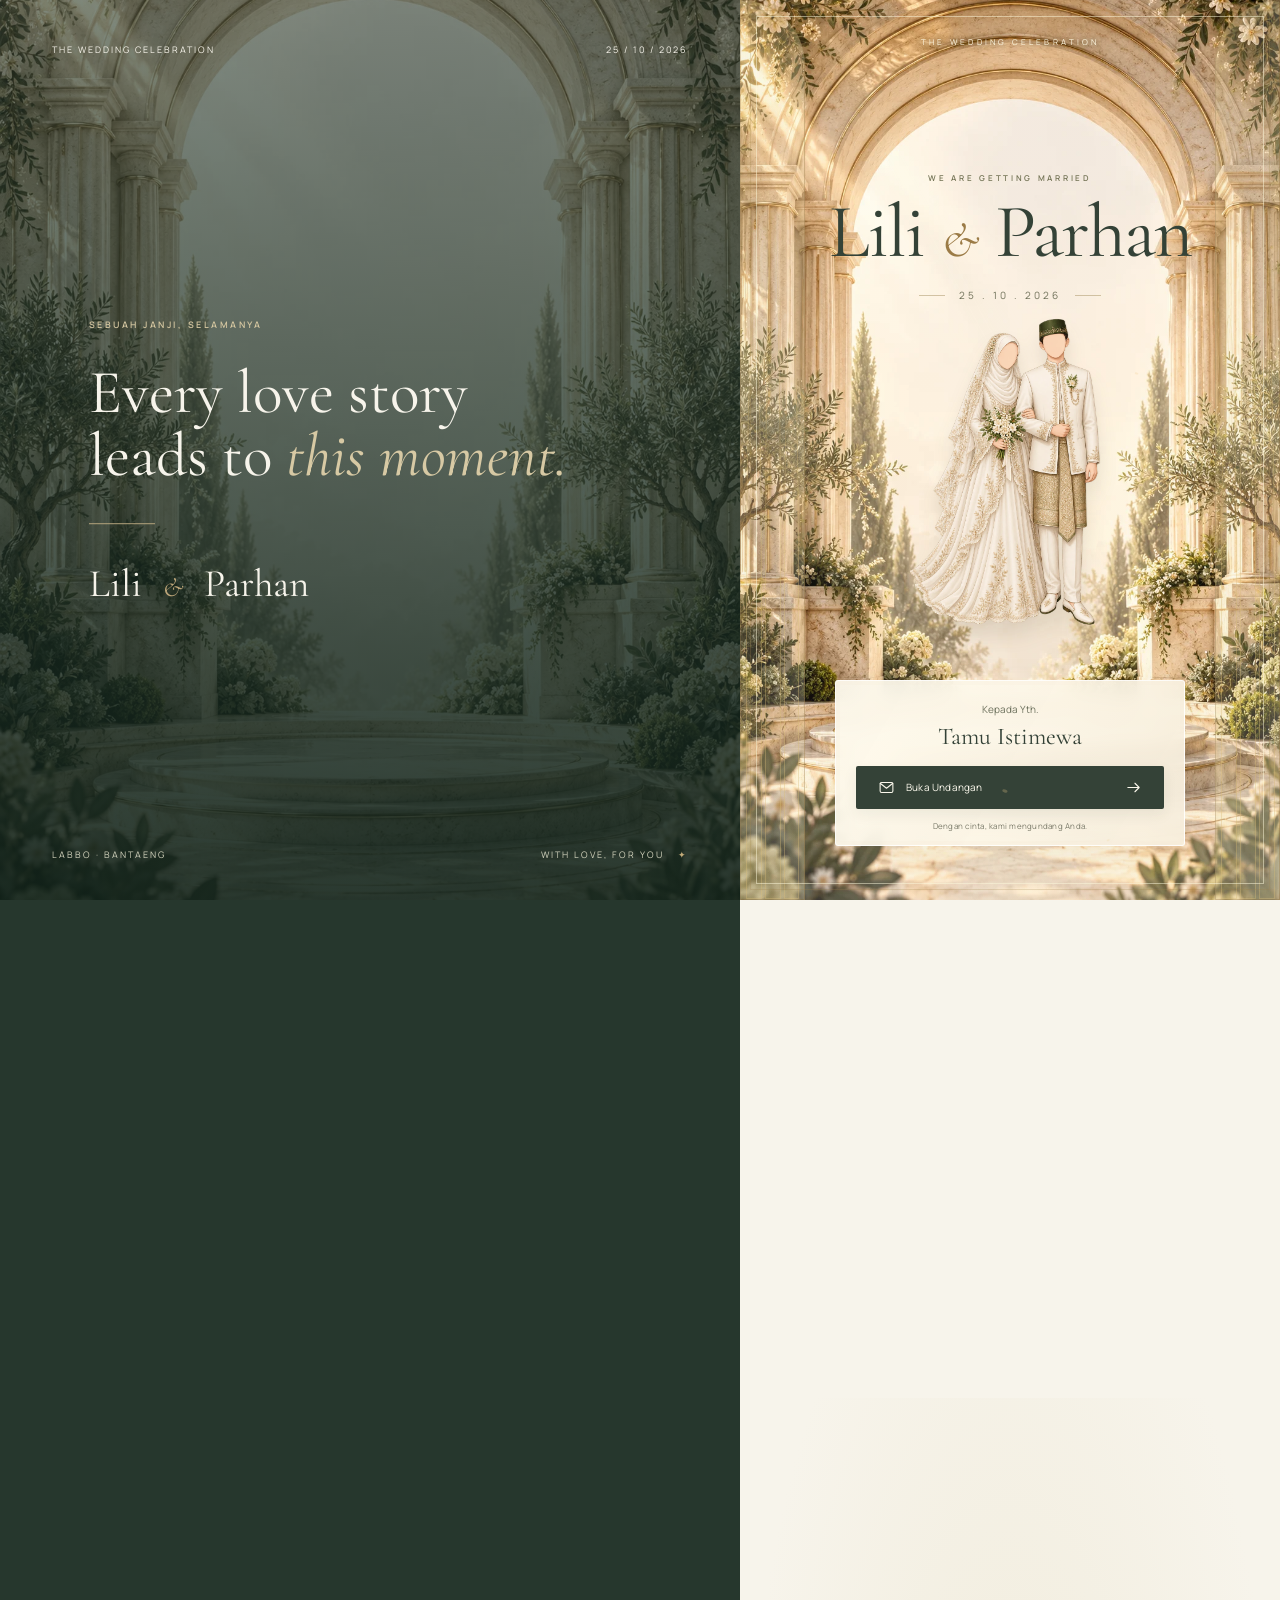
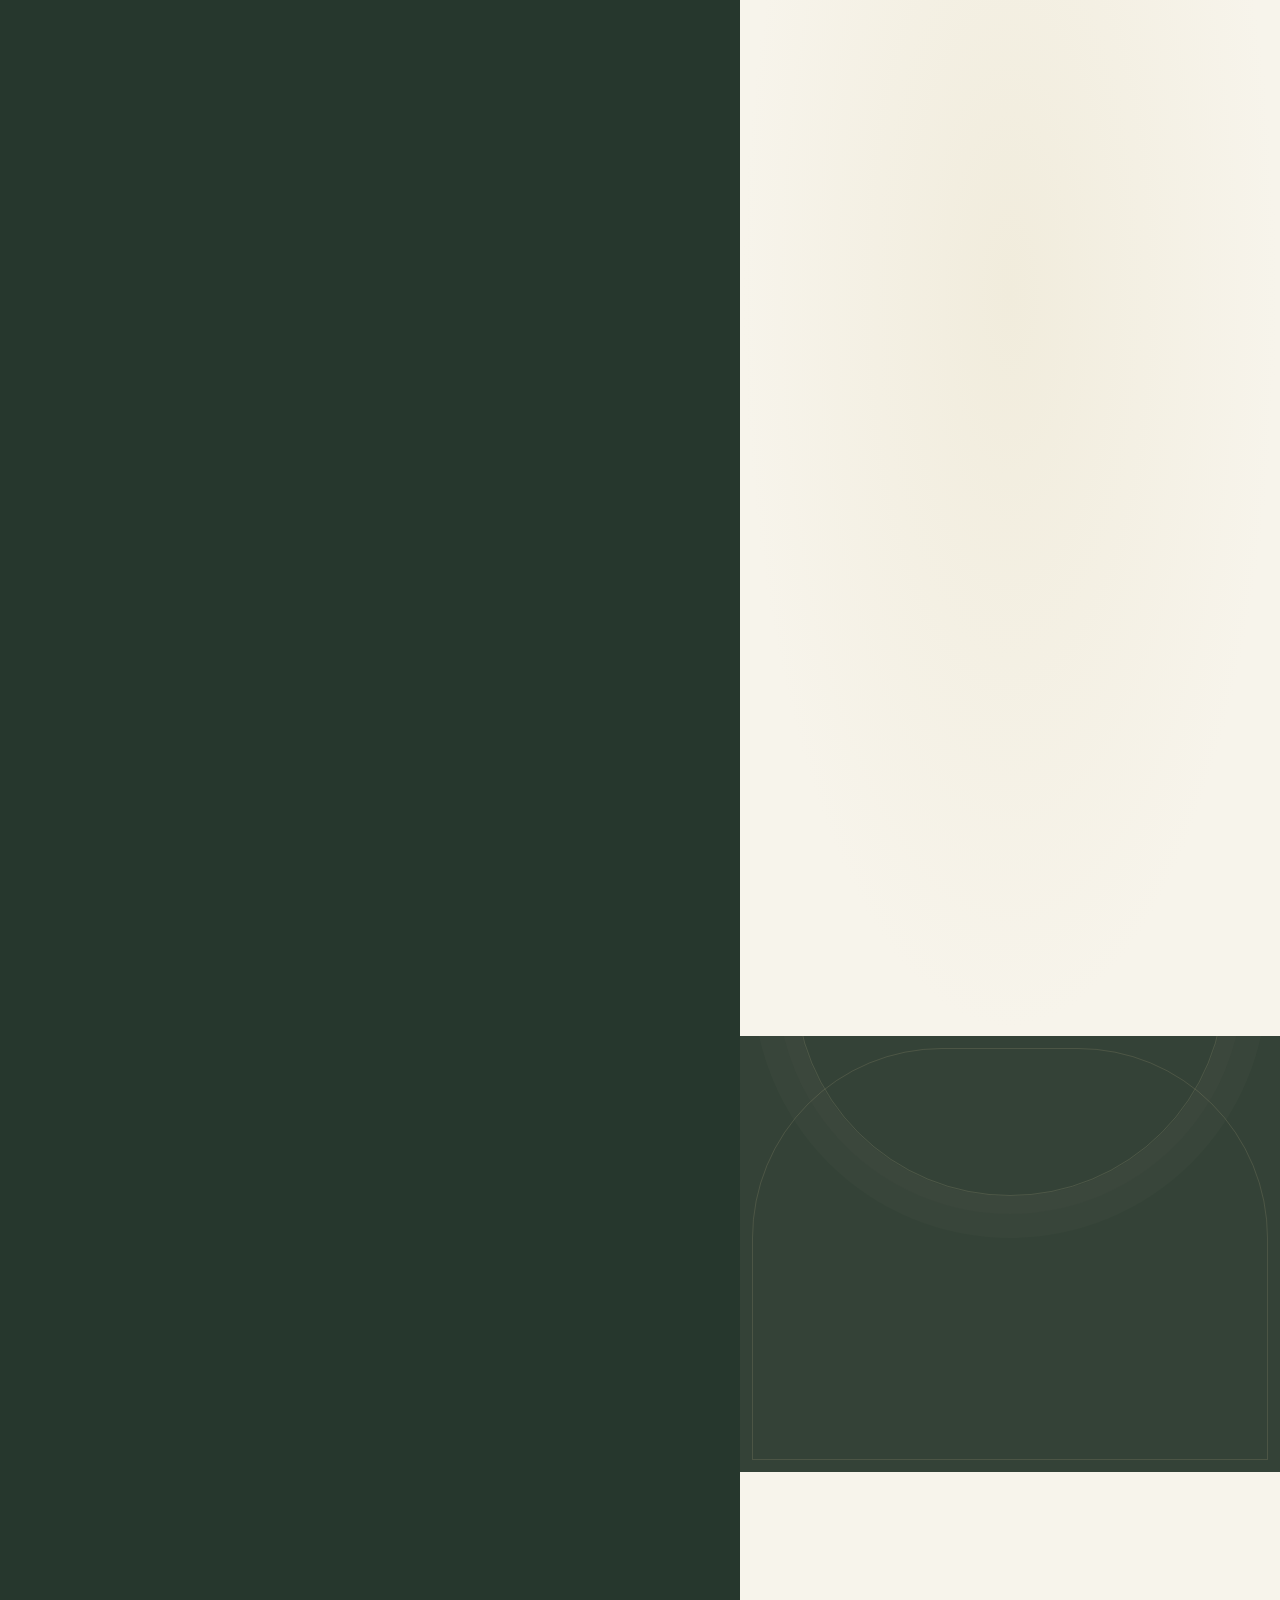
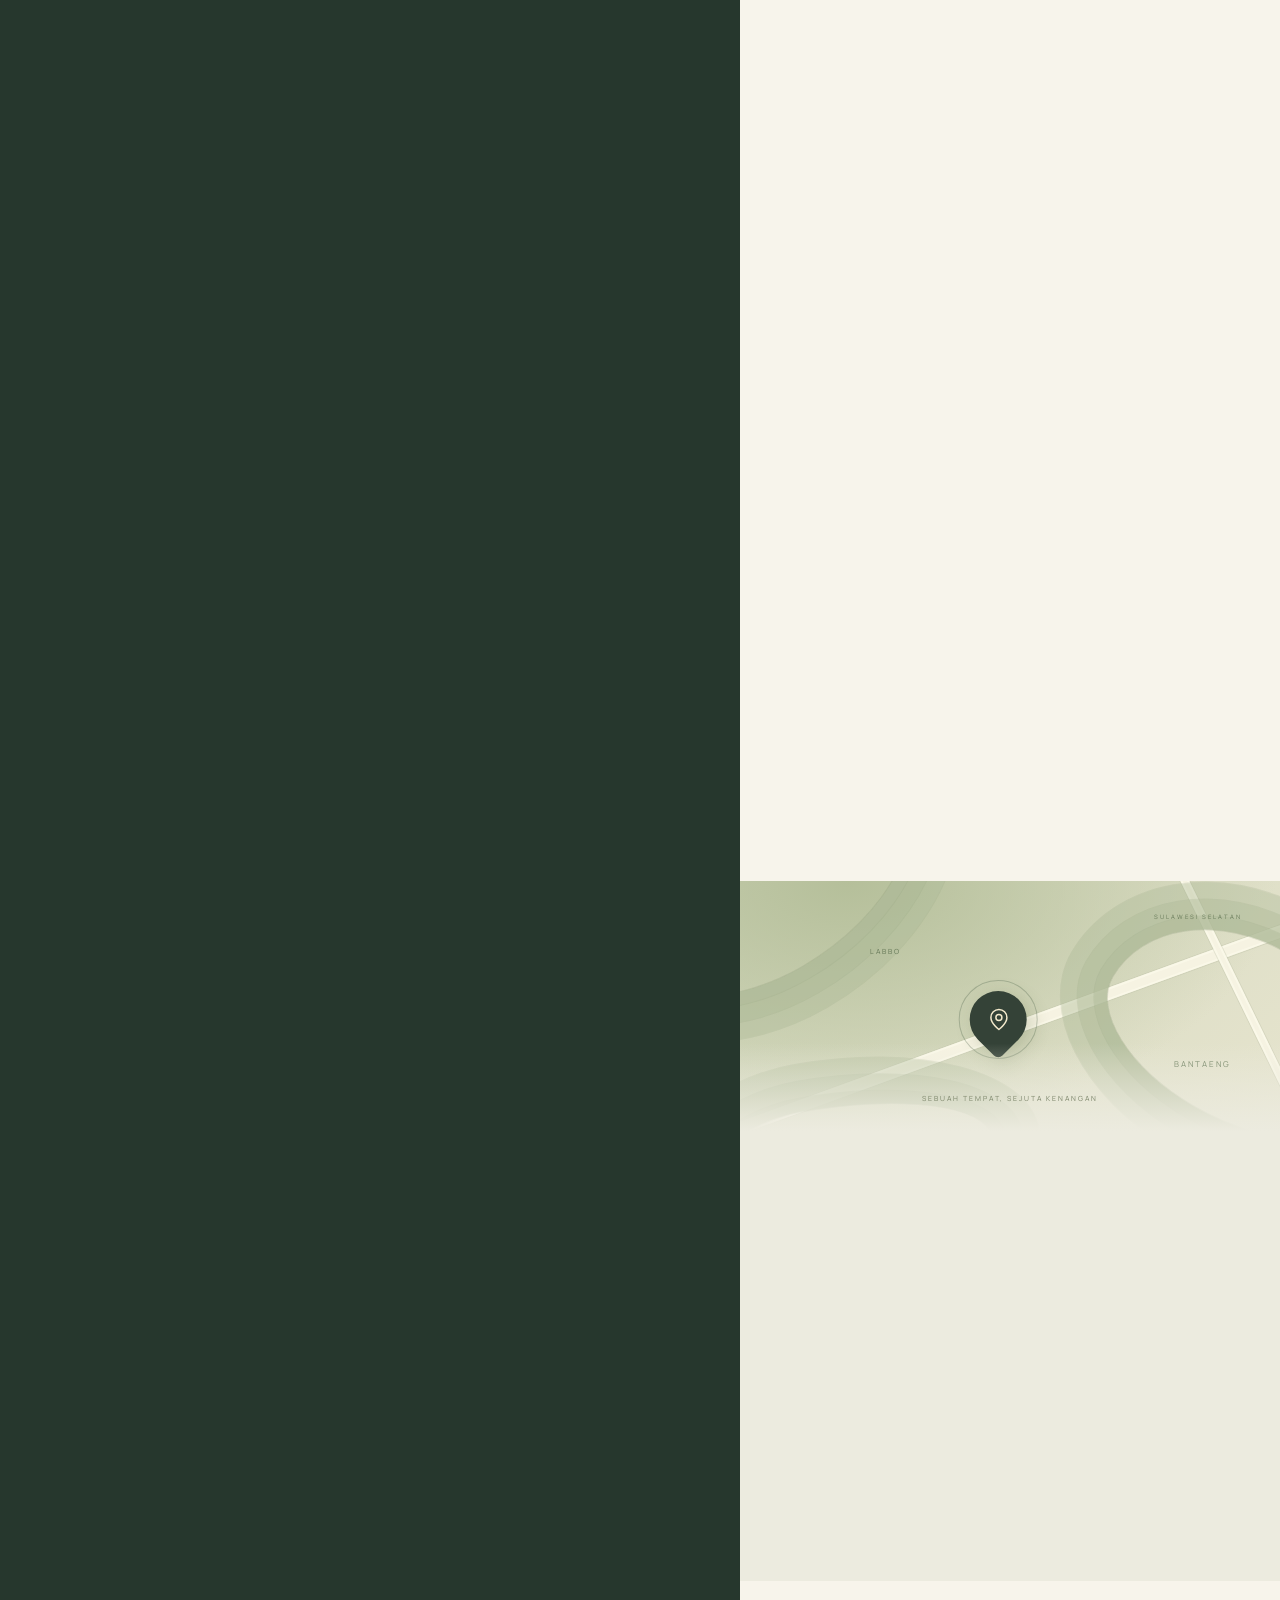
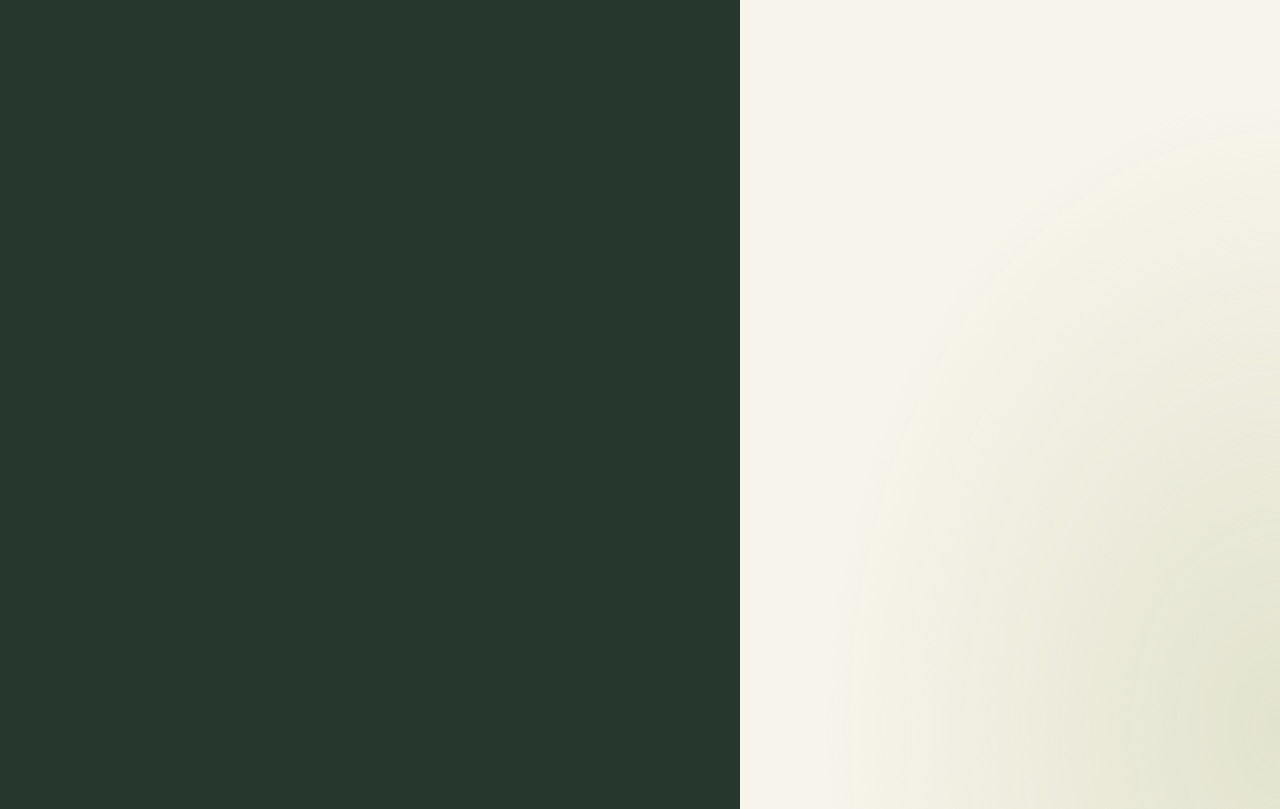
==== ready-to-upload/index.html @ 1f547a59 "Add files via upload" ====
<!doctype html>
<html lang="id">
<head>
  <meta charset="utf-8">
  <meta name="viewport" content="width=device-width, initial-scale=1, viewport-fit=cover">
  <meta name="theme-color" content="#344237">
  <meta name="description" content="Undangan pernikahan Sulis Saputri & M. Parhan Pawis. Minggu, 25 Oktober 2026, pukul 10.00 WITA. Panjang Selatan, Desa Labbo, Bantaeng.">
  <title>Lili & Parhan — Sebuah Janji, Selamanya</title>
  <link rel="icon" href="assets/favicon.svg" type="image/svg+xml">
  <link rel="preload" href="assets/cormorant-regular.ttf" as="font" type="font/ttf" crossorigin>
  <link rel="preload" href="assets/garden.webp" as="image">
  <link rel="stylesheet" href="style.css">
  <script src="script.js" defer></script>
</head>
<body class="is-locked">
  <svg class="icon-definitions" xmlns="http://www.w3.org/2000/svg" aria-hidden="true"><defs>
    <symbol id="i-arrow" viewBox="0 0 24 24"><path d="M4 12h16m-6-6 6 6-6 6"/></symbol>
    <symbol id="i-envelope" viewBox="0 0 24 24"><rect x="3" y="5" width="18" height="14" rx="2"/><path d="m3 6 9 7 9-7"/></symbol>
    <symbol id="i-flower" viewBox="0 0 24 24"><path d="M12 9C4-3 1 10 8 12c-12 8 1 11 4 4 8 12 11-1 4-4 12-8-1-11-4-3Z"/><circle cx="12" cy="12" r="2"/></symbol>
    <symbol id="i-home" viewBox="0 0 24 24"><path d="m3 11 9-8 9 8M5 9v12h14V9M9 21v-8h6v8"/></symbol>
    <symbol id="i-heart" viewBox="0 0 24 24"><path d="M20.8 4.6a5.4 5.4 0 0 0-7.6 0L12 5.8l-1.2-1.2a5.4 5.4 0 0 0-7.6 7.6L12 21l8.8-8.8a5.4 5.4 0 0 0 0-7.6Z"/></symbol>
    <symbol id="i-calendar" viewBox="0 0 24 24"><rect x="3" y="5" width="18" height="16" rx="2"/><path d="M7 3v4m10-4v4M3 11h18m-14 4h3m4 0h3"/></symbol>
    <symbol id="i-pin" viewBox="0 0 24 24"><path d="M20 10c0 6-8 12-8 12S4 16 4 10a8 8 0 1 1 16 0Z"/><circle cx="12" cy="10" r="3"/></symbol>
    <symbol id="i-music" viewBox="0 0 24 24"><path d="M9 18V5l12-2v13M9 9l12-2"/><ellipse cx="6" cy="18" rx="3" ry="3"/><ellipse cx="18" cy="16" rx="3" ry="3"/></symbol>
    <symbol id="i-copy" viewBox="0 0 24 24"><rect x="8" y="8" width="13" height="13" rx="2"/><path d="M16 8V3H3v13h5"/></symbol>
    <symbol id="i-share" viewBox="0 0 24 24"><path d="M12 16V3m-5 5 5-5 5 5M5 12H3v9h18v-9h-2"/></symbol>
    <symbol id="i-sparkle" viewBox="0 0 24 24"><path d="m12 2 2.8 7.2L22 12l-7.2 2.8L12 22l-2.8-7.2L2 12l7.2-2.8Z"/></symbol>
    <symbol id="i-clock" viewBox="0 0 24 24"><circle cx="12" cy="12" r="9"/><path d="M12 7v5l3 2"/></symbol>
  </defs></svg>

  <aside class="desktop-story" aria-hidden="true">
    <img class="desktop-garden" src="assets/garden.webp" alt="">
    <div class="desktop-shade"></div>
    <div class="desktop-top"><span>THE WEDDING CELEBRATION</span><span>25 / 10 / 2026</span></div>
    <div class="desktop-copy"><span class="eyebrow light">SEBUAH JANJI, SELAMANYA</span><h2>Every love story<br>leads to <em>this moment.</em></h2><div class="desktop-rule"></div><p>Lili <i>&</i> Parhan</p></div>
    <div class="desktop-bottom"><span>LABBO · BANTAENG</span><span>WITH LOVE, FOR YOU <span class="tiny-star">✦</span></span></div>
  </aside>

  <div class="invitation-shell">
    <section id="cover" class="cover" aria-label="Sampul undangan pernikahan">
      <div class="cover-world scene" aria-hidden="true">
        <img class="garden-image" src="assets/garden.webp" alt="" fetchpriority="high">
        <div class="cover-haze"></div>
        <div class="light-beam beam-one"></div><div class="light-beam beam-two"></div>
        <div class="arch-outline"></div>
      </div>
      <div class="cover-border" aria-hidden="true"></div>
      <span class="cover-edition">THE WEDDING CELEBRATION</span>
      <header class="cover-heading">
        <span class="eyebrow">WE ARE GETTING MARRIED</span>
        <h1>Lili <span>&</span> Parhan</h1>
        <p class="cover-date"><span></span>25 . 10 . 2026<span></span></p>
      </header>
      <img class="cover-couple" src="assets/couple.webp" alt="Ilustrasi Lili dan Parhan, pasangan pengantin dengan wajah tanpa fitur" fetchpriority="high">
      <div class="guest-card">
        <span class="guest-salutation">Kepada Yth.</span>
        <p class="guest-name" data-guest>Tamu Istimewa</p>
        <button class="button button-primary" id="open-invitation"><svg class="icon"><use href="#i-envelope"/></svg><span>Buka Undangan</span><svg class="icon button-arrow"><use href="#i-arrow"/></svg></button>
        <span class="guest-footnote">Dengan cinta, kami mengundang Anda.</span>
      </div>
      <div class="opening-gates" aria-hidden="true"><div class="gate gate-left"><i></i><i></i><i></i></div><div class="gate gate-right"><i></i><i></i><i></i></div></div>
      <div class="opening-light" aria-hidden="true"></div>
      <div class="opening-monogram" aria-hidden="true"><span>L <i>&</i> P</span><small>SEBUAH JANJI, SELAMANYA</small></div>
    </section>

    <main id="invitation" inert>
      <section id="home" class="hero section-anchor" aria-labelledby="main-title">
        <div class="hero-world scene" aria-hidden="true"><img class="garden-image" src="assets/garden.webp" alt=""><div class="hero-haze"></div><div class="light-beam beam-one"></div></div>
        <div class="hero-heading"><span class="eyebrow">THE WEDDING OF</span><h2 id="main-title" tabindex="-1">Lili <span>&</span> Parhan</h2><p class="hero-tagline">Sebuah janji, selamanya.</p></div>
        <img class="hero-couple" src="assets/couple.webp" alt="Ilustrasi pengantin Lili dan Parhan tanpa fitur wajah">
        <div class="hero-bottom"><span class="hero-date">MINGGU, 25 OKTOBER 2026</span><span class="hero-place">Labbo, Bantaeng</span><a class="scroll-cue" href="#mempelai"><span>GULIR UNTUK MENJELAJAH</span><i></i></a></div>
      </section>

      <section class="intro section-pad">
        <div class="reveal"><span class="ornament">✧</span><p class="eyebrow">ATAS NAMA CINTA DAN RIDHA-NYA</p><p class="bismillah" lang="ar" dir="rtl">بِسْمِ اللَّهِ الرَّحْمَٰنِ الرَّحِيمِ</p><h2 class="section-title">Dua hati.<br><em>Satu perjalanan.</em></h2><p class="body-copy">Dengan memohon rahmat dan ridha Allah SWT, kami bermaksud mengundang Anda untuk hadir dan berbagi kebahagiaan di hari pernikahan kami.</p><div class="fine-divider"><span>✦</span></div></div>
      </section>

      <section id="mempelai" class="couple-section section-anchor section-pad">
        <div class="section-heading reveal"><span class="eyebrow">MEMPELAI</span><h2 class="section-title">Kami yang <em>berbahagia</em></h2></div>
        <div class="portrait-stage reveal"><div class="portrait-arch"><span class="portrait-monogram">L <i>&</i> P</span></div><div class="portrait-line"></div><img src="assets/couple.webp" alt="Karakter pengantin wanita berhijab dan pria bersongkok, tanpa fitur wajah" loading="lazy"><span class="portrait-caption">TOGETHER, BY HIS GRACE</span></div>
        <div class="bride-bio reveal"><span class="bio-role">THE BRIDE</span><h3>Sulis Saputri</h3><span class="nickname">Lili</span><p>Putri dari pasangan<br><strong>Ibu Diana & Bapak Jufri</strong></p></div>
        <div class="couple-ampersand reveal">&</div>
        <div class="groom-bio reveal"><span class="bio-role">THE GROOM</span><h3>M. Parhan Pawis</h3><span class="nickname">Parhan</span><p>Putra dari pasangan<br><strong>Ibu Hamdana Hafid & Bapak Bohari</strong></p></div>
      </section>

      <section class="promise-section section-pad">
        <div class="promise-ring" aria-hidden="true"></div><div class="reveal"><svg class="icon promise-flower" aria-hidden="true"><use href="#i-flower"/></svg><span class="eyebrow light">DENGAN-NYA, KAMI MEMULAI</span><p class="promise-quote">“Semoga langkah kecil ini menjadi awal dari ibadah terpanjang, dan cinta yang selalu menemukan jalan pulang.”</p><span class="promise-sign">Lili & Parhan</span></div>
      </section>

      <section id="acara" class="event-section section-pad section-anchor">
        <div class="section-heading reveal"><span class="eyebrow">THE DAY WE SAY YES</span><h2 class="section-title">Hari yang <em>dinantikan</em></h2><p class="body-copy">Kehadiran dan doa Anda menjadi bagian<br>terindah dari awal perjalanan kami.</p></div>
        <article class="event-card reveal"><div class="event-card-inner"><svg class="icon event-icon" aria-hidden="true"><use href="#i-sparkle"/></svg><h3>Akad Nikah</h3><div class="event-date"><span>MINGGU</span><strong>25</strong><span>OKTOBER<br>2026</span></div><div class="event-time"><svg class="icon"><use href="#i-clock"/></svg><span>Pukul 10.00 WITA</span></div><div class="event-rule"></div><p class="event-address">Panjang Selatan, Desa Labbo</p><p class="event-region">Kec. Tompobulu, Kab. Bantaeng</p><button class="button button-outline" id="save-date"><svg class="icon"><use href="#i-calendar"/></svg>Simpan Tanggal</button></div></article>
        <div class="countdown-wrap reveal"><p class="eyebrow" id="countdown-label">MENUJU HARI BAHAGIA</p><div class="countdown" aria-label="Hitung mundur menuju akad"><div><strong data-count="days">00</strong><span>HARI</span></div><i>:</i><div><strong data-count="hours">00</strong><span>JAM</span></div><i>:</i><div><strong data-count="minutes">00</strong><span>MENIT</span></div><i>:</i><div><strong data-count="seconds">00</strong><span>DETIK</span></div></div></div>
      </section>

      <section id="lokasi" class="location-section section-anchor">
        <div class="location-art" aria-hidden="true"><div class="map-contour contour-one"></div><div class="map-contour contour-two"></div><div class="map-contour contour-three"></div><div class="map-road road-one"></div><div class="map-road road-two"></div><span class="map-label label-labbo">LABBO</span><span class="map-label label-bantaeng">BANTAENG</span><span class="map-label label-south">SULAWESI SELATAN</span><div class="map-destination"><span class="map-pulse"></span><svg class="icon"><use href="#i-pin"/></svg></div><span class="map-caption">SEBUAH TEMPAT, SEJUTA KENANGAN</span></div>
        <div class="location-content section-pad reveal"><span class="eyebrow">TEMPAT KITA BERTEMU</span><h2 class="section-title">Sampai jumpa<br><em>di hari bahagia.</em></h2><p class="location-address">Panjang Selatan, Desa Labbo</p><p class="body-copy">Kecamatan Tompobulu<br>Kabupaten Bantaeng, Sulawesi Selatan</p><a class="button button-primary" data-map-link href="https://www.google.com/maps/search/?api=1&query=Panjang%20Selatan%20Desa%20Labbo%20Tompobulu%20Bantaeng" target="_blank" rel="noopener noreferrer"><svg class="icon"><use href="#i-pin"/></svg>Buka Google Maps<svg class="icon button-arrow"><use href="#i-arrow"/></svg></a><button class="text-button" id="copy-address"><svg class="icon"><use href="#i-copy"/></svg>Salin alamat</button></div>
      </section>

      <section id="penutup" class="closing-section section-anchor section-pad">
        <div class="reveal"><div class="closing-seal">L<span>&</span>P</div><span class="eyebrow">DENGAN SEGENAP HATI</span><h2 class="section-title">Bahagia kami,<br><em>lengkap bersama Anda.</em></h2><p class="body-copy">Merupakan suatu kehormatan dan kebahagiaan bagi kami apabila Anda berkenan hadir serta memberikan doa restu.</p><p class="closing-salam">Wassalamu’alaikum warahmatullahi wabarakatuh.</p><p class="closing-names">Lili <i>&</i> Parhan</p><span class="closing-date">25 OKTOBER 2026</span><button class="text-button" id="share-invitation"><svg class="icon"><use href="#i-share"/></svg>Bagikan undangan</button><div class="footer-line"></div><span class="footer-note">DIBUAT DENGAN CINTA <span>✦</span> DIRAYAKAN BERSAMA</span></div>
      </section>
    </main>

    <canvas id="petals" aria-hidden="true"></canvas>
    <button id="music-toggle" class="music-toggle" type="button" aria-label="Nyalakan musik" aria-pressed="false"><svg class="icon"><use href="#i-music"/></svg><span class="sound-bars" aria-hidden="true"><i></i><i></i><i></i></span></button>
    <nav class="dock" aria-label="Navigasi undangan"><a href="#home" class="is-active" aria-current="location"><svg class="icon"><use href="#i-home"/></svg><span>Beranda</span></a><a href="#mempelai"><svg class="icon"><use href="#i-heart"/></svg><span>Mempelai</span></a><a href="#acara"><svg class="icon"><use href="#i-calendar"/></svg><span>Acara</span></a><a href="#lokasi"><svg class="icon"><use href="#i-pin"/></svg><span>Lokasi</span></a></nav>
    <div id="toast" role="status" aria-live="polite"></div>
  </div>
  <noscript><div class="noscript-note">Aktifkan JavaScript untuk menikmati animasi undangan. Akad Lili & Parhan: Minggu, 25 Oktober 2026, pukul 10.00 WITA, Panjang Selatan, Desa Labbo, Kec. Tompobulu, Kab. Bantaeng.</div></noscript>
</body>
</html>
---- ready-to-upload/style.css ----
@font-face{font-family:Cormorant;src:url('assets/cormorant-regular.ttf') format('truetype');font-weight:400 600;font-display:swap}
@font-face{font-family:Cormorant;src:url('assets/cormorant-italic.ttf') format('truetype');font-style:italic;font-weight:400 600;font-display:swap}
@font-face{font-family:Manrope;src:url('assets/manrope-regular.ttf') format('truetype');font-weight:400 500;font-display:swap}
@font-face{font-family:Manrope;src:url('assets/manrope-semibold.ttf') format('truetype');font-weight:600 800;font-display:swap}
:root{--paper:#f7f4eb;--cream:#eee7d7;--green:#344237;--green-deep:#26372d;--gold:#a58b58;--ink:#344237;--muted:#717566;--line:#d8d0bc;--serif:Cormorant,Georgia,serif;--sans:Manrope,Arial,sans-serif;--shell:540px}
*{box-sizing:border-box}html{scroll-behavior:smooth;scroll-padding-top:24px}body{margin:0;background:var(--green-deep);font-family:var(--sans);color:var(--ink);font-size:13px;line-height:1.8;-webkit-font-smoothing:antialiased}body.is-locked{overflow:hidden}button,a{-webkit-tap-highlight-color:transparent}button{font:inherit;cursor:pointer;border:0}a{color:inherit;text-decoration:none}button:focus-visible,a:focus-visible{outline:2px solid #9d7631;outline-offset:5px}button:disabled{cursor:wait}img{max-width:100%;display:block}h1,h2,h3,p{margin:0}h1,h2,h3{font-family:var(--serif);font-weight:400;line-height:1.02}em{font-weight:400}svg{overflow:visible}.icon-definitions{position:absolute;width:0;height:0;overflow:hidden}.icon{width:20px;height:20px;fill:none;stroke:currentColor;stroke-width:1.5;stroke-linecap:round;stroke-linejoin:round;flex:none}.invitation-shell{max-width:var(--shell);margin-left:auto;position:relative;background:var(--paper);overflow:clip}
.desktop-story{position:fixed;inset:0 var(--shell) 0 0;overflow:hidden;color:var(--paper)}.desktop-garden{width:100%;height:100%;object-fit:cover;object-position:center 64%;filter:saturate(.55)}.desktop-shade{position:absolute;inset:0;background:linear-gradient(180deg,#192b208c,#1a2d23bf 52%,#13241be6)}.desktop-top,.desktop-bottom{position:absolute;left:7%;right:7%;display:flex;justify-content:space-between;gap:20px;font-size:9px;letter-spacing:2px}.desktop-top{top:42px}.desktop-bottom{bottom:37px;color:#d3d3bd}.tiny-star{color:#c2ab79;padding-left:10px}.desktop-copy{position:absolute;top:50%;left:12%;right:8%;transform:translateY(-44%)}.desktop-copy h2{font-size:clamp(46px,4.8vw,84px);margin:30px 0;line-height:1.02;max-width:700px}.desktop-copy h2 em{color:#d7c9a4}.desktop-rule{width:66px;height:1px;background:#b4a37c;margin:35px 0 25px}.desktop-copy>p{font-family:var(--serif);font-size:39px}.desktop-copy>p i{font-size:27px;color:#bca579;margin:0 12px}.eyebrow{display:block;font-family:var(--sans);font-size:9px;font-weight:600;letter-spacing:2.5px;line-height:1.7;text-transform:uppercase;color:#7b7c62}.eyebrow.light{color:#d4c6a0}
.cover{position:fixed;right:0;top:0;width:100%;max-width:var(--shell);height:100svh;min-height:580px;z-index:40;background:#f2e7d0;overflow:hidden;perspective:1200px}.cover[hidden]{display:none}.cover-world,.hero-world{position:absolute;inset:0;overflow:hidden;transform-origin:50% 58%;will-change:transform}.garden-image{height:100%;width:100%;object-fit:cover;object-position:center center;transform:scale(1.025);animation:garden-breathe 12s ease-in-out infinite alternate}.cover-haze{position:absolute;inset:0;background:linear-gradient(180deg,transparent,rgba(255,248,230,.07) 22%,rgba(255,248,230,.14) 48%,transparent 70%,rgba(248,238,215,.24))}.cover-border{position:absolute;inset:16px;border:1px solid #fffbdf7d;outline:1px solid #9f814c3b;outline-offset:5px;pointer-events:none;z-index:5}.cover-edition{position:absolute;top:35px;left:0;right:0;text-align:center;font-size:8px;letter-spacing:3.1px;color:#fef7df;text-shadow:0 1px 6px #2b342a}.cover-heading{position:absolute;top:18%;left:5%;right:5%;text-align:center;z-index:3}.cover-heading .eyebrow{font-size:8px;letter-spacing:2.7px;color:#747456}.cover-heading h1{font-size:clamp(55px,13vw,76px);margin:9px 0 15px;letter-spacing:-2px;white-space:nowrap}.cover-heading h1 span{display:inline-block;font-style:italic;font-size:.65em;color:#9b7b46;margin:0 2px}.cover-date{display:flex;justify-content:center;align-items:center;gap:14px;font-size:10px;letter-spacing:3px;color:#6e7058}.cover-date>span{height:1px;width:26px;background:#a38c5d7a}.cover-couple{position:absolute;height:35%;width:auto;max-width:82%;object-fit:contain;bottom:30%;left:50%;transform:translateX(-50%);z-index:3;filter:drop-shadow(0 13px 9px #433d251e);animation:couple-arrive 1.6s ease both}.guest-card{position:absolute;bottom:6%;left:50%;transform:translateX(-50%);width:78%;max-width:350px;padding:16px 20px 12px;text-align:center;background:linear-gradient(120deg,#fffcf0ee,#f8f0dfeb);border:1px solid #ffffffc9;box-shadow:0 12px 40px #64552b14,inset 0 0 0 4px #eee6d229;backdrop-filter:blur(9px);z-index:5;border-radius:3px}.guest-salutation{font-size:10px;color:#6f735f}.guest-name{font-family:var(--serif);font-size:24px;line-height:1.3;margin:1px 0 13px;overflow-wrap:anywhere}.guest-footnote{display:block;font-size:8px;letter-spacing:.25px;color:#7b7b6a;margin-top:10px}
.button{display:inline-flex;align-items:center;justify-content:center;gap:11px;min-height:48px;padding:13px 22px;border-radius:2px;font-size:11px;line-height:1.6;letter-spacing:.2px;transition:background .25s,transform .25s,box-shadow .25s}.button:active{transform:scale(.98)}.button-primary{color:#fbf8ec;background:var(--green);box-shadow:0 5px 14px #31433214}.button-primary:hover{background:#475a45;box-shadow:0 7px 20px #31433229}.button-primary .icon{width:17px;height:17px}.button-arrow{margin-left:auto}.guest-card .button{width:100%;font-size:10px;min-height:43px}.button-outline{border:1px solid #a69978;background:transparent;color:var(--green)}.button-outline:hover{background:#e9e3d3}.light-beam{position:absolute;width:100px;top:-20%;height:140%;background:linear-gradient(90deg,transparent,#fff6c845,transparent);transform:rotate(-28deg);filter:blur(12px);pointer-events:none;opacity:.5;animation:light-drift 9s ease-in-out infinite alternate}.beam-one{left:0}.beam-two{left:54%;width:35px;animation-delay:-5s}.opening-gates{position:absolute;inset:0;z-index:2;pointer-events:none;perspective:1000px}.gate{position:absolute;top:0;bottom:0;width:12%;border:1px solid #a58b5866;background:linear-gradient(90deg,#e2d2a72b,#fffbea29);box-shadow:inset 0 0 30px #f8e5a547;transform-style:preserve-3d}.gate-left{left:0;transform-origin:left center;border-radius:0 160px 0 0}.gate-right{right:0;transform-origin:right center;border-radius:160px 0 0 0}.gate i{position:absolute;top:35%;bottom:0;border:1px solid #d9bd7b5c;width:25%;border-radius:100% 100% 0 0}.gate i:nth-child(1){left:8%}.gate i:nth-child(2){left:38%;top:24%}.gate i:nth-child(3){left:68%}.opening-light{position:absolute;inset:-20%;background:radial-gradient(ellipse,#fffdf2 10%,#fff4daaa 45%,transparent 70%);opacity:0;z-index:7;pointer-events:none}.opening-monogram{position:absolute;inset:0;display:flex;flex-direction:column;align-items:center;justify-content:center;opacity:0;z-index:8;pointer-events:none}.opening-monogram>span{font-family:var(--serif);font-size:90px;line-height:1}.opening-monogram i{color:var(--gold);font-size:50px}.opening-monogram small{font-size:8px;letter-spacing:3px;margin-top:20px}.is-opening .cover-world{animation:enter-garden 2.3s cubic-bezier(.37,.04,.23,1) both}.is-opening .cover-heading,.is-opening .guest-card,.is-opening .cover-couple,.is-opening .cover-edition{animation:cover-fade .6s ease both}.is-opening .gate-left{animation:gate-left 1.9s cubic-bezier(.2,.5,.2,1) both}.is-opening .gate-right{animation:gate-right 1.9s cubic-bezier(.2,.5,.2,1) both}.is-opening .opening-light{animation:opening-light 2.3s ease both}.is-opening .opening-monogram{animation:opening-monogram 2.3s ease both}.is-opening .cover-border{opacity:0;transition:opacity .4s}
.hero{height:100svh;min-height:700px;max-height:1050px;position:relative;overflow:hidden;text-align:center}.hero-haze{position:absolute;inset:0;background:linear-gradient(180deg,transparent 8%,#fff8e41c 25%,transparent 60%,#f6f1e699 83%,var(--paper) 100%)}.hero-heading{position:absolute;top:19%;left:6%;right:6%;z-index:2}.hero-heading h2{font-size:clamp(64px,15vw,84px);letter-spacing:-2px;margin:12px 0 13px;white-space:nowrap;outline:none}.hero-heading h2 span{font-style:italic;color:#9c8150;font-size:.65em}.hero-tagline{font-family:var(--serif);font-size:22px;font-style:italic;color:#77765d}.hero-couple{position:absolute;left:50%;bottom:22%;height:37%;max-width:85%;width:auto;transform:translateX(-50%);filter:drop-shadow(0 16px 10px #373c2526)}.hero-bottom{position:absolute;bottom:50px;left:0;right:0;display:flex;flex-direction:column;align-items:center}.hero-date{font-size:10px;letter-spacing:2px}.hero-place{font-family:var(--serif);font-size:22px;margin-top:4px;font-style:italic}.scroll-cue{display:flex;flex-direction:column;align-items:center;gap:13px;margin-top:29px;font-size:7px;letter-spacing:2px;color:#6e705a}.scroll-cue i{width:1px;height:28px;background:linear-gradient(#9d906d,transparent);animation:scroll-hint 2s ease-in-out infinite}.is-open .hero-heading{animation:hero-rise 1.3s both}.is-open .hero-couple{animation:couple-arrive 1.8s both}
.section-pad{padding:75px 42px;text-align:center}.section-anchor{scroll-margin-top:18px}.section-title{font-size:43px;line-height:1.08;letter-spacing:-.8px}.section-title em{color:#8b8e70}.body-copy{font-size:12px;line-height:2;color:#747969}.intro{background:var(--paper);padding-top:40px;padding-bottom:20px}.ornament{display:block;color:var(--gold);font-size:34px;margin-bottom:24px}.bismillah{font-family:Georgia,'Times New Roman',serif;font-size:25px;line-height:2;margin-top:28px;color:#7c7e60}.intro .section-title{margin:17px 0 24px}.intro .body-copy{max-width:335px;margin:0 auto}.fine-divider{height:1px;background:linear-gradient(90deg,transparent,var(--line),transparent);margin:53px auto 0;max-width:210px;position:relative}.fine-divider>span{position:absolute;top:50%;left:50%;transform:translate(-50%,-50%);background:var(--paper);color:#9f966e;font-size:11px;padding:0 17px}.section-heading .section-title{margin-top:16px}.section-heading .body-copy{margin-top:22px}.couple-section{padding-top:65px;padding-bottom:78px;background:radial-gradient(ellipse at 50% 40%,#eee8d5aa,transparent 70%),var(--paper)}.couple-section .section-title{font-size:40px}.couple-section .section-title em{display:block}.portrait-stage{height:382px;max-width:310px;position:relative;margin:36px auto 35px;isolation:isolate}.portrait-arch{position:absolute;inset:0 14px;border-radius:150px 150px 5px 5px;background:linear-gradient(140deg,#e2dfc9,#d3d2b8 60%,#bfc4a4);box-shadow:inset 9px 7px 22px #7e826b10,inset -4px -2px 10px #ffffff60,0 12px 28px #414a2912;overflow:hidden}.portrait-arch:before,.portrait-arch:after{content:'';position:absolute;inset:10px;border:1px solid #faf7df8a;border-radius:150px 150px 0 0}.portrait-arch:after{inset:20px;border-color:#9d9b7952}.portrait-monogram{font-family:var(--serif);font-size:92px;color:#f7f1d760;position:absolute;top:31px;left:0;right:0;line-height:1}.portrait-monogram i{font-size:55px}.portrait-stage img{position:absolute;bottom:15px;height:310px;left:50%;transform:translateX(-50%);filter:drop-shadow(0 12px 7px #41452c1c)}.portrait-line{position:absolute;left:-4px;right:-4px;bottom:0;height:3px;border-radius:100%;background:#acb28f;box-shadow:0 6px 12px #43522b22}.portrait-caption{position:absolute;left:0;right:0;bottom:-28px;font-size:7px;letter-spacing:2.5px;color:#929476}.bride-bio{margin-top:63px}.bio-role{font-size:8px;letter-spacing:2.5px;color:#99936e}.bride-bio h3,.groom-bio h3{font-size:47px;margin:12px 0 4px;letter-spacing:-1px}.nickname{font-family:var(--serif);font-size:22px;font-style:italic;color:#969678}.bride-bio p,.groom-bio p{font-size:11px;line-height:2.1;color:#888a79;margin-top:17px}.bride-bio strong,.groom-bio strong{font-weight:500;color:#58614d}.couple-ampersand{font-family:var(--serif);font-style:italic;color:#b1a57c;font-size:62px;line-height:1;margin:27px 0}
.promise-section{position:relative;isolation:isolate;overflow:hidden;background:var(--green);color:var(--paper);padding:69px 43px 75px}.promise-section:before{content:'';position:absolute;inset:12px;border:1px solid #d8c79a25;border-radius:190px 190px 0 0;z-index:-1}.promise-ring{position:absolute;width:430px;height:430px;top:-270px;left:calc(50% - 215px);border:1px solid #d8c79a27;border-radius:50%;box-shadow:0 0 0 18px #d8c79a04,0 0 0 42px #d8c79a06;z-index:-1}.promise-flower{display:block;width:33px;height:33px;color:#c2b68a;margin:0 auto 23px;stroke-width:1}.promise-quote{font-family:var(--serif);font-size:29px;line-height:1.4;margin:27px 0;letter-spacing:-.3px}.promise-sign{font-family:var(--serif);font-style:italic;font-size:25px;color:#c8ba92}
.event-section{background:var(--paper);padding:78px 30px 65px}.event-section .section-title{font-size:42px}.event-section .section-title em{display:block}.event-card{margin:36px auto 39px;background:#efecdf;max-width:370px;border:1px solid #d9d2bd;border-radius:180px 180px 3px 3px;box-shadow:0 18px 35px #424d2c0b;padding:9px;transform-style:preserve-3d}.event-card-inner{border:1px solid #c8c1a8;border-radius:170px 170px 1px 1px;padding:40px 20px 30px;background:radial-gradient(ellipse at top,#fffdf4,transparent 65%)}.event-icon{width:28px;height:28px;color:#a38d5b;stroke-width:1}.event-card h3{font-size:38px;margin:12px 0 22px}.event-date{display:flex;align-items:center;justify-content:center;gap:19px}.event-date>span{font-size:9px;letter-spacing:2px;line-height:1.8;width:66px}.event-date>strong{font-family:var(--serif);font-size:86px;font-weight:400;line-height:1;border-left:1px solid #d6ceba;border-right:1px solid #d6ceba;padding:0 19px}.event-time{display:flex;align-items:center;justify-content:center;gap:8px;margin-top:22px;font-size:11px}.event-time .icon{height:15px;width:15px}.event-rule{height:1px;width:65px;background:#beb08d;margin:25px auto 22px}.event-address{font-family:var(--serif);font-size:23px;line-height:1.2}.event-region{font-size:10px;color:#888873;margin:8px 0 23px}.event-card .button{min-height:42px;padding:9px 19px;font-size:10px}.event-card .button .icon{height:16px;width:16px}.countdown{display:flex;align-items:flex-start;justify-content:center;gap:15px;margin-top:18px}.countdown>div{width:48px;display:flex;flex-direction:column;align-items:center}.countdown strong{font-family:var(--serif);font-size:42px;font-weight:400;line-height:1.3}.countdown span{font-size:7px;letter-spacing:1.8px;color:#90937e;margin-top:4px}.countdown>i{font-family:var(--serif);font-size:27px;font-style:normal;color:#b5ad91;margin-top:5px}
.location-section{background:#ecebdf}.location-art{height:250px;overflow:hidden;position:relative;background:radial-gradient(ellipse at 20% 0,#b5bf9a,transparent 70%),linear-gradient(135deg,#d2d7bc,#e6e4ce);isolation:isolate}.location-art:after{content:'';position:absolute;inset:0;background:linear-gradient(180deg,transparent 65%,#ecebdf);z-index:2}.map-contour{position:absolute;border:1px solid #929e7e4f;border-radius:43% 57% 58% 42% / 60% 32% 68% 40%;width:320px;height:180px;box-shadow:0 0 0 13px #bac3a155,0 0 0 14px #929e7e33,0 0 0 30px #bdc6a433,0 0 0 31px #929e7e33,0 0 0 47px #bdc6a444,0 0 0 48px #929e7e33}.contour-one{top:-95px;left:-120px;transform:rotate(-30deg)}.contour-two{right:-140px;top:70px;transform:rotate(30deg)}.contour-three{left:-60px;bottom:-155px;transform:rotate(-10deg)}.map-road{position:absolute;height:12px;background:#f6f3e2;box-shadow:0 1px 0 #b8bba357,0 -1px 0 #b8bba357;width:130%;left:-10%;border:2px solid #fdfbecb3;transform:rotate(-20deg);top:53%;z-index:-1}.road-two{transform:rotate(64deg);left:20%;top:10%;height:8px}.map-label{position:absolute;font-size:7px;letter-spacing:2px;color:#667958}.label-labbo{top:65px;left:24%}.label-bantaeng{right:9%;bottom:60px;font-size:8px}.label-south{top:31px;right:7%;font-size:6px}.map-destination{position:absolute;left:50%;top:44%;transform:translate(-50%,-50%);height:57px;width:57px;display:flex;align-items:center;justify-content:center;background:var(--green);color:#f4eacc;border-radius:50% 50% 50% 6px;rotate:-45deg;box-shadow:0 7px 20px #3b502533}.map-destination .icon{rotate:45deg;height:24px;width:24px}.map-pulse{position:absolute;inset:-11px;border:1px solid #53684f55;border-radius:50%;animation:map-pulse 3s ease infinite}.map-caption{position:absolute;bottom:26px;left:0;right:0;text-align:center;font-size:7px;letter-spacing:2px;z-index:3;color:#7b8469}.location-content{padding-top:15px;padding-bottom:54px}.location-content .section-title{margin:18px 0 24px}.location-address{font-family:var(--serif);font-size:25px;margin-bottom:5px}.location-content .button{margin-top:24px;min-width:235px}.text-button{display:flex;align-items:center;justify-content:center;margin:20px auto 0;font-size:10px;gap:8px;min-height:40px;padding:7px 12px;background:none;color:#767e65;border-bottom:1px solid #a6ae924d}.text-button .icon{width:14px;height:14px}.text-button:hover{color:#344237;border-color:currentColor}
.closing-section{position:relative;overflow:hidden;padding-top:63px;padding-bottom:120px;background:radial-gradient(ellipse at 100% 90%,#e2e3ce,transparent 60%),var(--paper)}.closing-seal{width:83px;height:83px;border:1px solid #beb28e;border-radius:50%;margin:0 auto 34px;display:flex;align-items:center;justify-content:center;gap:1px;font-family:var(--serif);font-size:32px;color:#888a66;position:relative;background:#eeeddf;box-shadow:inset 0 0 0 5px #f9f4e9,0 5px 10px #4d54330a}.closing-seal:before{content:'';position:absolute;inset:-5px;border:1px solid #c6bd9d70;border-radius:50%}.closing-seal span{font-style:italic;font-size:22px}.closing-section .section-title{font-size:38px;margin:18px 0 25px}.closing-section .body-copy{max-width:310px;margin:auto}.closing-salam{font-size:10px;line-height:1.9;color:#777e69;margin:22px auto 29px;max-width:250px}.closing-names{font-family:var(--serif);font-size:46px;line-height:1.4}.closing-names i{font-size:31px;color:#a08f67}.closing-date{font-size:8px;letter-spacing:2.6px;color:#8b8e75}.closing-section .text-button{margin-top:30px}.footer-line{height:1px;background:#d7d6c3;margin:44px auto 20px;width:100px}.footer-note{font-size:6px;letter-spacing:1.2px;color:#92977f}.footer-note>span{padding:0 6px;color:var(--gold)}
.dock{position:fixed;z-index:20;bottom:max(18px,env(safe-area-inset-bottom));right:calc(var(--shell)/2);transform:translateX(50%) translateY(120px);display:flex;align-items:center;justify-content:space-between;width:304px;padding:7px 14px;border-radius:9px;border:1px solid #f7f3e15c;background:#344237f2;box-shadow:0 8px 25px #1d2d222b;backdrop-filter:blur(12px);opacity:0;transition:transform .8s ease,opacity .8s ease}.is-open .dock{transform:translateX(50%) translateY(0);opacity:1}.dock>a{width:58px;min-height:45px;border-radius:5px;display:flex;flex-direction:column;align-items:center;justify-content:center;gap:4px;color:#f0ecd09e;font-size:7px;letter-spacing:.2px;transition:background .2s,color .2s}.dock .icon{width:17px;height:17px;stroke-width:1.3}.dock>a.is-active{color:#f8edc5;background:#a4ac8524}.music-toggle{position:fixed;top:25px;right:24px;z-index:21;display:flex;align-items:center;justify-content:center;width:36px;height:36px;border:1px solid #c5b8878c;border-radius:50%;background:#f8f4e5e6;color:#727959;box-shadow:0 4px 15px #4d57351a;opacity:0;pointer-events:none;transition:opacity .6s;backdrop-filter:blur(8px)}.is-open .music-toggle{opacity:1;pointer-events:auto}.music-toggle .icon{width:15px;height:15px}.sound-bars{display:none;align-items:center;justify-content:center;gap:3px;height:14px}.sound-bars i{width:2px;background:#6e7b55;animation:equalizer 1s ease-in-out infinite alternate;height:8px}.sound-bars i:nth-child(2){height:14px;animation-delay:-.4s}.sound-bars i:nth-child(3){height:5px;animation-delay:-.7s}.is-playing .sound-bars{display:flex}.is-playing>.icon{display:none}#petals{position:fixed;inset:0 0 auto auto;width:100%;max-width:var(--shell);height:100%;pointer-events:none;z-index:6;opacity:.7}#toast{position:fixed;bottom:104px;right:calc(var(--shell)/2);transform:translate(50%,12px);background:#26392df5;color:#fff9e9;border:1px solid #c4b18155;border-radius:5px;max-width:330px;width:max-content;padding:12px 20px;text-align:center;font-size:11px;z-index:80;opacity:0;pointer-events:none;transition:opacity .3s,transform .3s}#toast.is-visible{opacity:1;transform:translate(50%,0)}.reveal{opacity:0;transform:translateY(26px);transition:opacity 1s ease,transform 1s cubic-bezier(.22,.61,.36,1)}.reveal.is-visible{opacity:1;transform:translateY(0)}.noscript-note{position:fixed;inset:auto 0 0;background:var(--paper);padding:25px;z-index:100;font-size:14px}.is-locked .dock,.is-locked .music-toggle{visibility:hidden}
@keyframes garden-breathe{to{transform:scale(1.065) translateY(-.4%)}}@keyframes light-drift{to{transform:translateX(60px) rotate(-22deg);opacity:.8}}@keyframes scroll-hint{50%{transform:translateY(7px);opacity:.5}}@keyframes couple-arrive{from{opacity:0;transform:translate(-50%,15px)}to{opacity:1;transform:translate(-50%,0)}}@keyframes hero-rise{from{opacity:0;transform:translateY(18px)}to{opacity:1;transform:translateY(0)}}@keyframes enter-garden{0%{transform:scale(1)}100%{transform:scale(2.2)}}@keyframes cover-fade{to{opacity:0;filter:blur(5px)}}@keyframes gate-left{0%{width:12%;transform:rotateY(0)}40%{width:34%}100%{width:34%;transform:rotateY(-110deg)}}@keyframes gate-right{0%{width:12%;transform:rotateY(0)}40%{width:34%}100%{width:34%;transform:rotateY(110deg)}}@keyframes opening-light{0%,15%{opacity:0}52%,80%,100%{opacity:1}}@keyframes opening-monogram{0%,34%{opacity:0;transform:translateY(15px) scale(.9)}56%,78%{opacity:1;transform:translateY(0) scale(1)}100%{opacity:0;transform:scale(1.08)}}@keyframes map-pulse{0%,100%{transform:scale(.9);opacity:.3}50%{transform:scale(1.18);opacity:.7}}@keyframes equalizer{to{height:3px}}
@media(min-width:1000px){.scene{translate:var(--pointer-x,0px) var(--pointer-y,0px)}.cover-heading{top:19%}.cover-couple{height:35%;bottom:30%}.hero-heading{top:18%}.hero-couple{height:40%;bottom:21%}.hero-bottom{bottom:48px}}
@media(max-width:999px){.desktop-story{display:none}.invitation-shell{margin:auto;max-width:540px}.cover{right:50%;transform:translateX(50%)}.dock,#toast{right:50%}.music-toggle{right:max(22px,calc((100vw - 540px)/2 + 22px))}#petals{right:50%;transform:translateX(50%)}}
@media(max-width:540px){.section-pad{padding-left:30px;padding-right:30px}.cover-heading h1{font-size:14vw}.hero-heading h2{font-size:15vw}.cover-heading{top:20%}.cover-heading .eyebrow{font-size:7px}.cover-couple{height:33%;bottom:29.5%}.guest-card{bottom:5.5%;padding:15px 18px 12px;width:80%}.hero-heading{top:20%}.hero-couple{height:36%;bottom:24%}.hero-bottom{bottom:52px}.hero{min-height:720px}.section-title{font-size:41px}.couple-section .section-title{font-size:38px}.event-section{padding-left:26px;padding-right:26px}.event-date{gap:10px}.event-date>strong{padding:0 14px}.event-card-inner{padding-left:15px;padding-right:15px}.promise-section{padding-left:34px;padding-right:34px}.closing-section .section-title{font-size:37px}.cover-date{font-size:9px}}
@media(max-height:740px){.cover-heading{top:17%}.cover-heading h1{margin:4px 0 8px}.cover-couple{height:31%;bottom:31%}.cover-edition{top:27px;font-size:7px}.guest-card{bottom:5%;padding-top:10px;padding-bottom:8px}.guest-name{font-size:22px;margin-bottom:8px}.guest-footnote{margin-top:7px;font-size:7px}.guest-card .button{min-height:39px;padding-top:9px;padding-bottom:9px}.cover-border{inset:12px}}
@media(max-width:360px){.section-pad{padding-left:23px;padding-right:23px}.cover-heading h1{font-size:49px}.guest-card{width:82%}.guest-name{font-size:21px}.eyebrow{letter-spacing:2px;font-size:8px}.portrait-stage{height:352px}.portrait-stage img{height:290px}.section-title{font-size:38px}.bride-bio h3,.groom-bio h3{font-size:41px}.event-card-inner{padding-left:10px;padding-right:10px}.event-date{gap:5px}.event-date>strong{font-size:75px;padding:0 12px}.dock{width:286px}.promise-quote{font-size:27px}}
@media(prefers-reduced-motion:reduce){html{scroll-behavior:auto}*,*:before,*:after{animation:none!important;transition:none!important}.reveal{opacity:1;transform:none}#petals{display:none}.is-opening .cover{opacity:0}.scene{translate:none!important}}
/* Keep the opening reachable on unusually short phone and landscape screens. */
@media(max-height:560px){.cover{min-height:0}.cover-heading{top:12%}.cover-heading h1{font-size:45px}.cover-couple{height:28%;bottom:36%}.guest-card{bottom:4%;padding:8px 15px}.guest-name{font-size:19px;line-height:1.2}.cover-edition{top:18px;font-size:6px}.guest-footnote{font-size:6px}.cover-border{inset:8px}}
@media(max-height:460px) and (min-width:600px){.cover-heading{top:23%;left:4%;right:49%}.cover-heading h1{font-size:36px}.cover-heading .eyebrow{font-size:6px;letter-spacing:1.5px}.cover-date{font-size:7px;letter-spacing:1px;gap:6px}.cover-date>span{width:15px}.cover-couple{left:27%;height:40%;bottom:8%}.guest-card{left:74%;width:43%;bottom:50%;transform:translate(-50%,50%)}.guest-card .button{font-size:8px;padding-left:10px;padding-right:10px;gap:8px}.guest-name{font-size:19px}}
.has-long-guest .guest-name{font-family:var(--sans);font-size:12px;font-weight:600;line-height:1.6;max-height:5em;overflow-y:auto;margin-top:5px}
.has-long-guest .cover-couple{bottom:34%;height:29%}
@media(max-height:460px) and (min-width:600px){.has-long-guest .cover-couple{bottom:8%;height:40%}}
#petals{z-index:42}
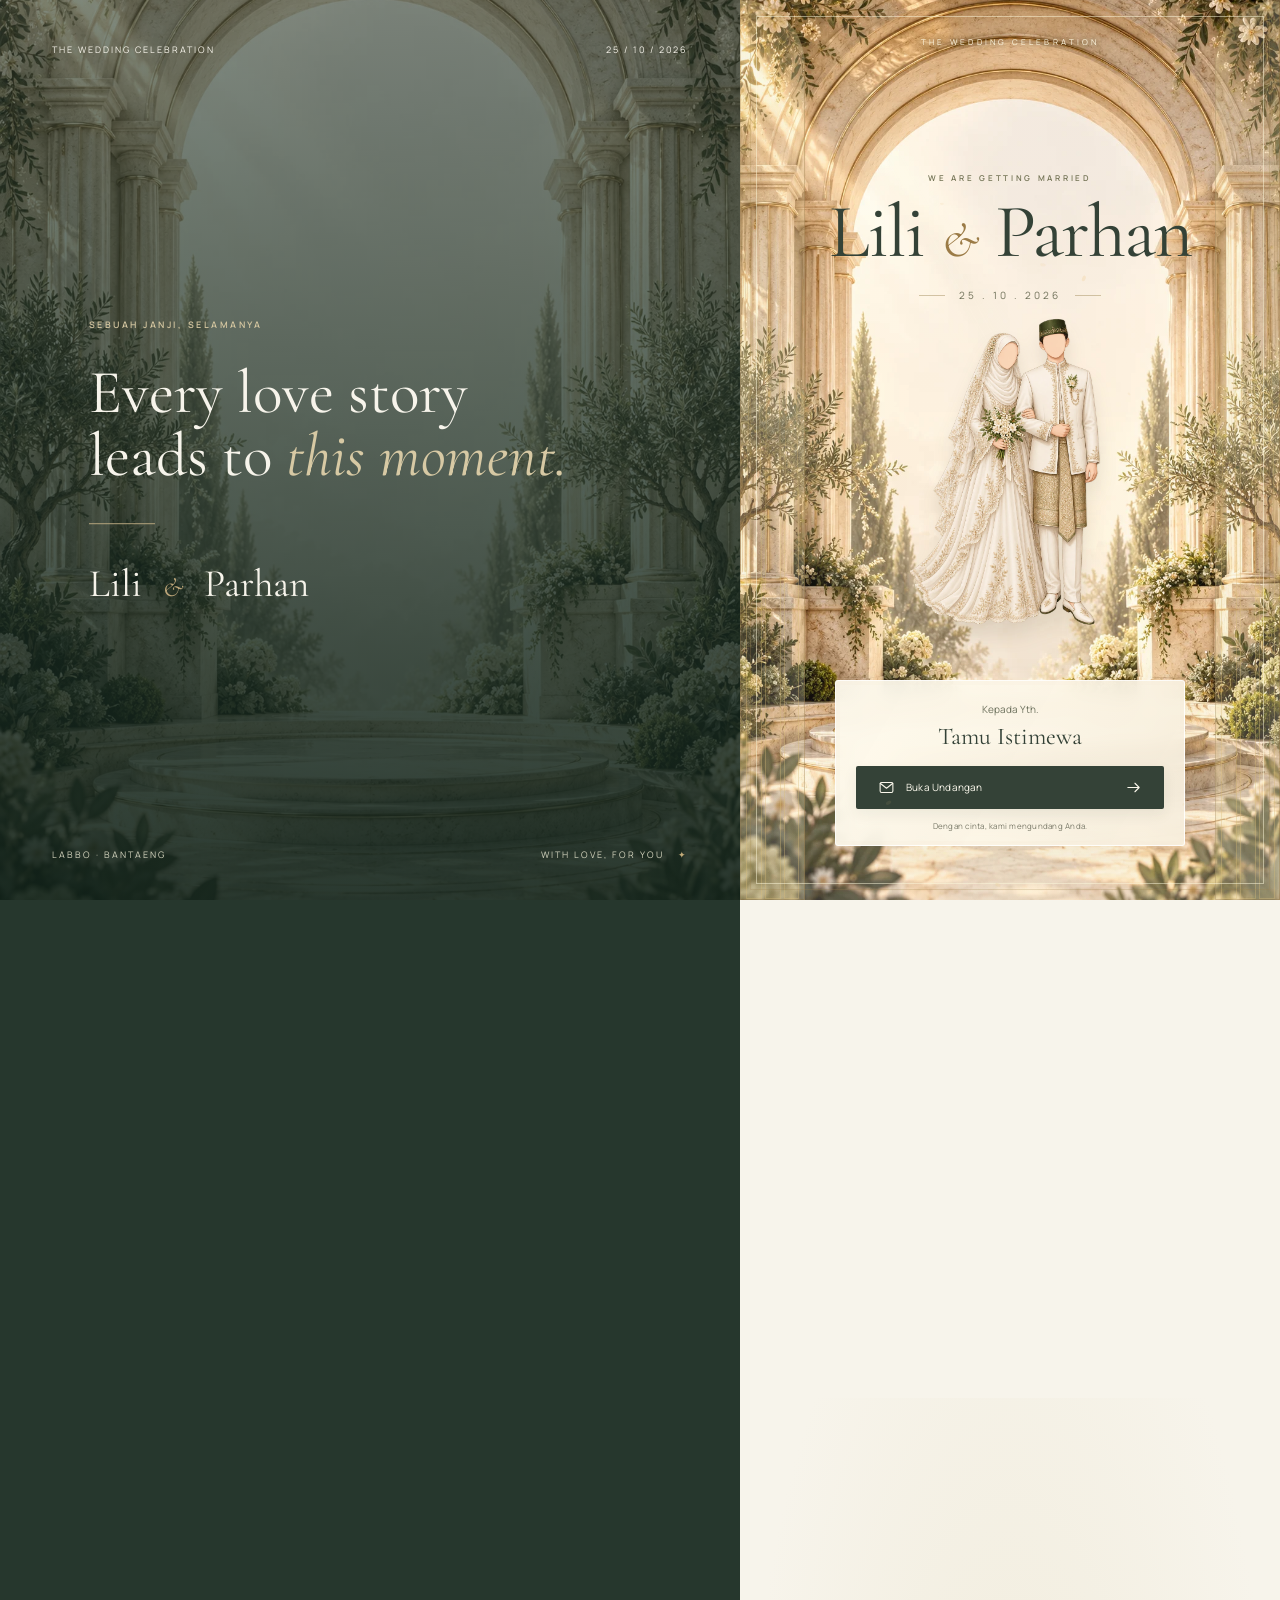
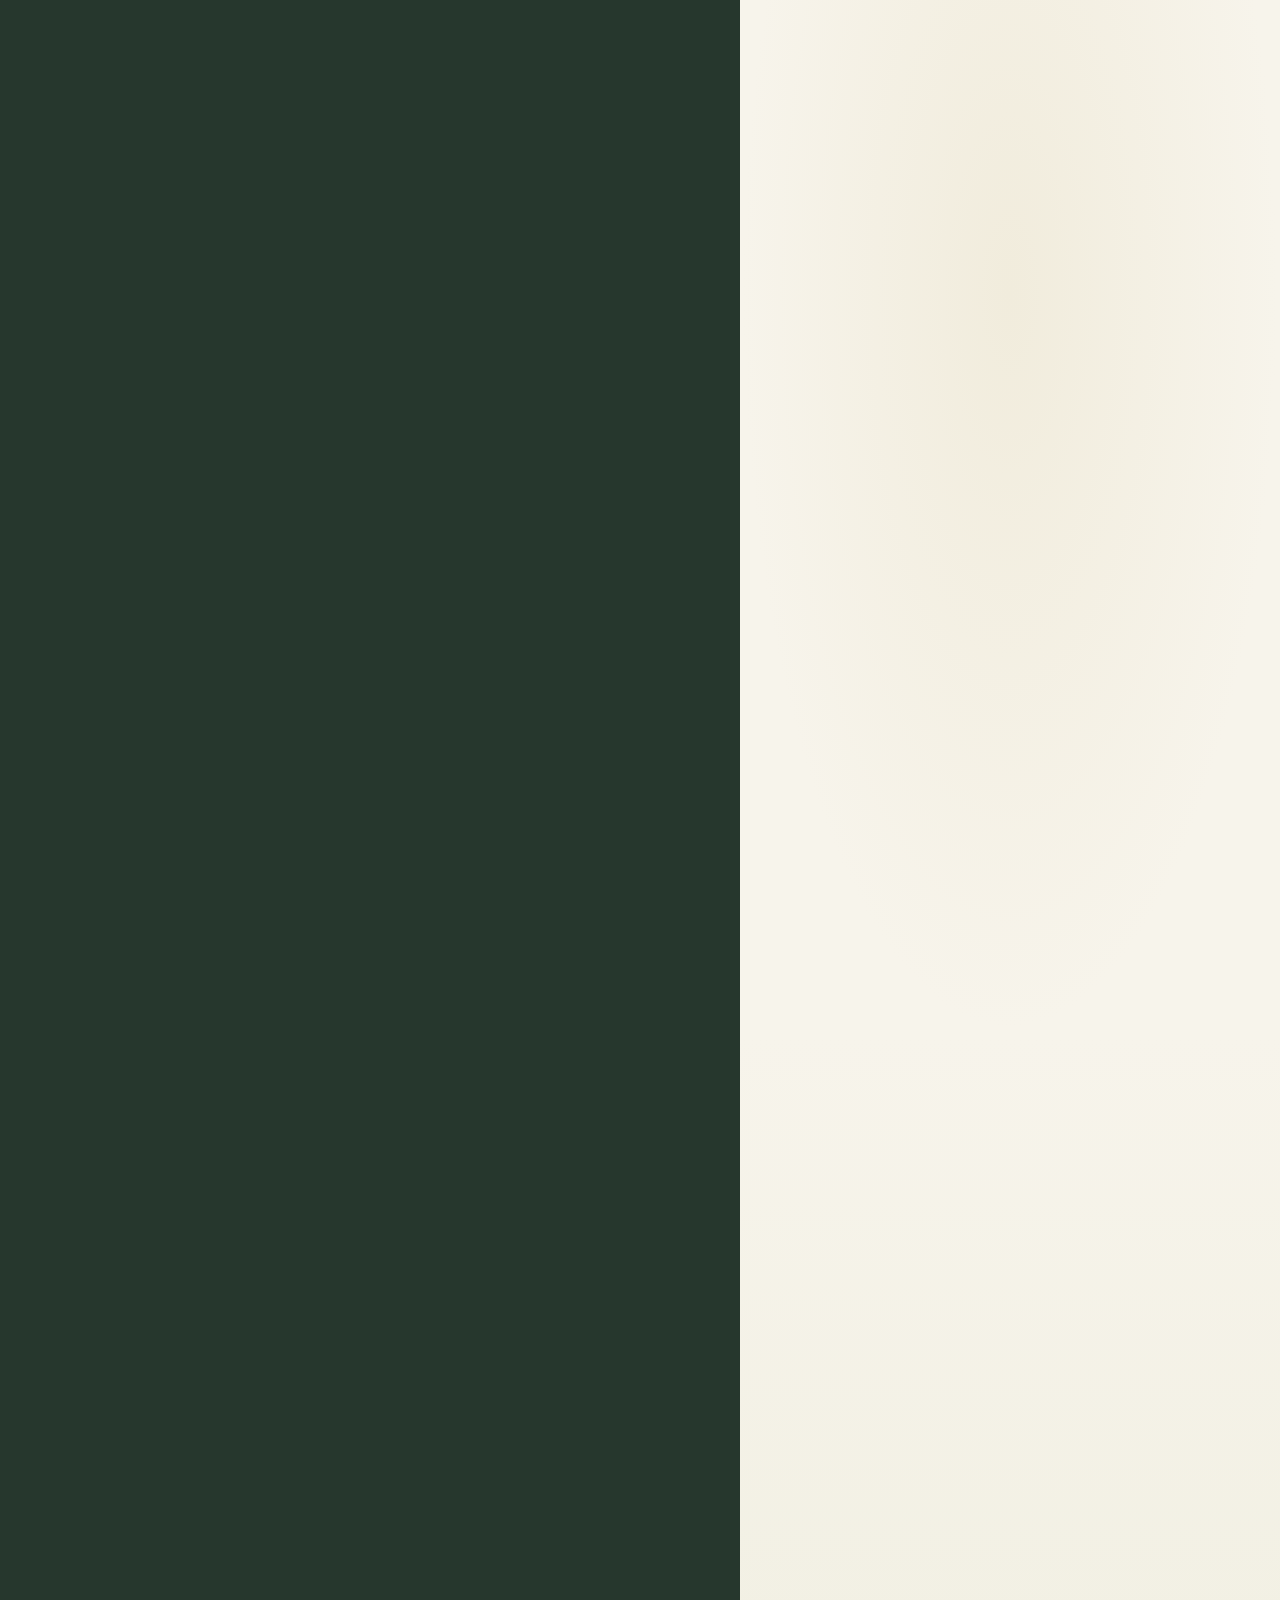
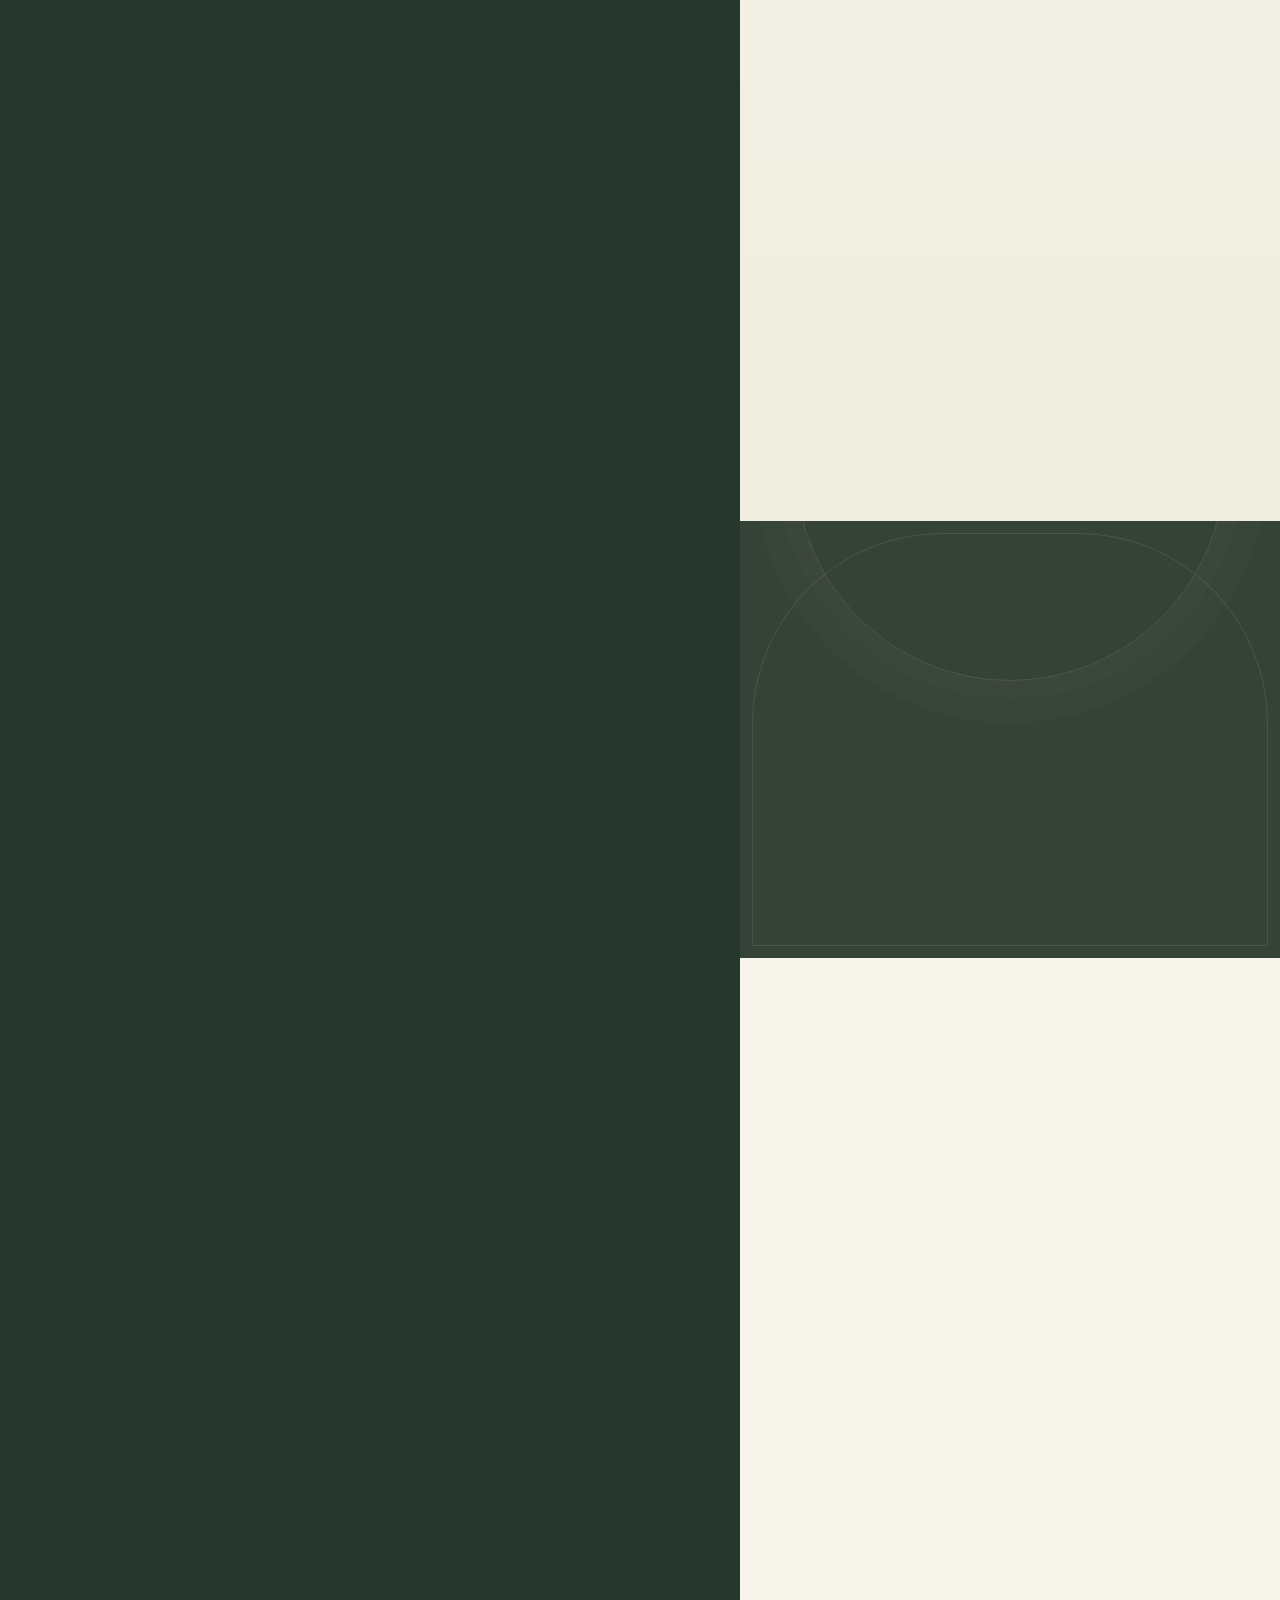
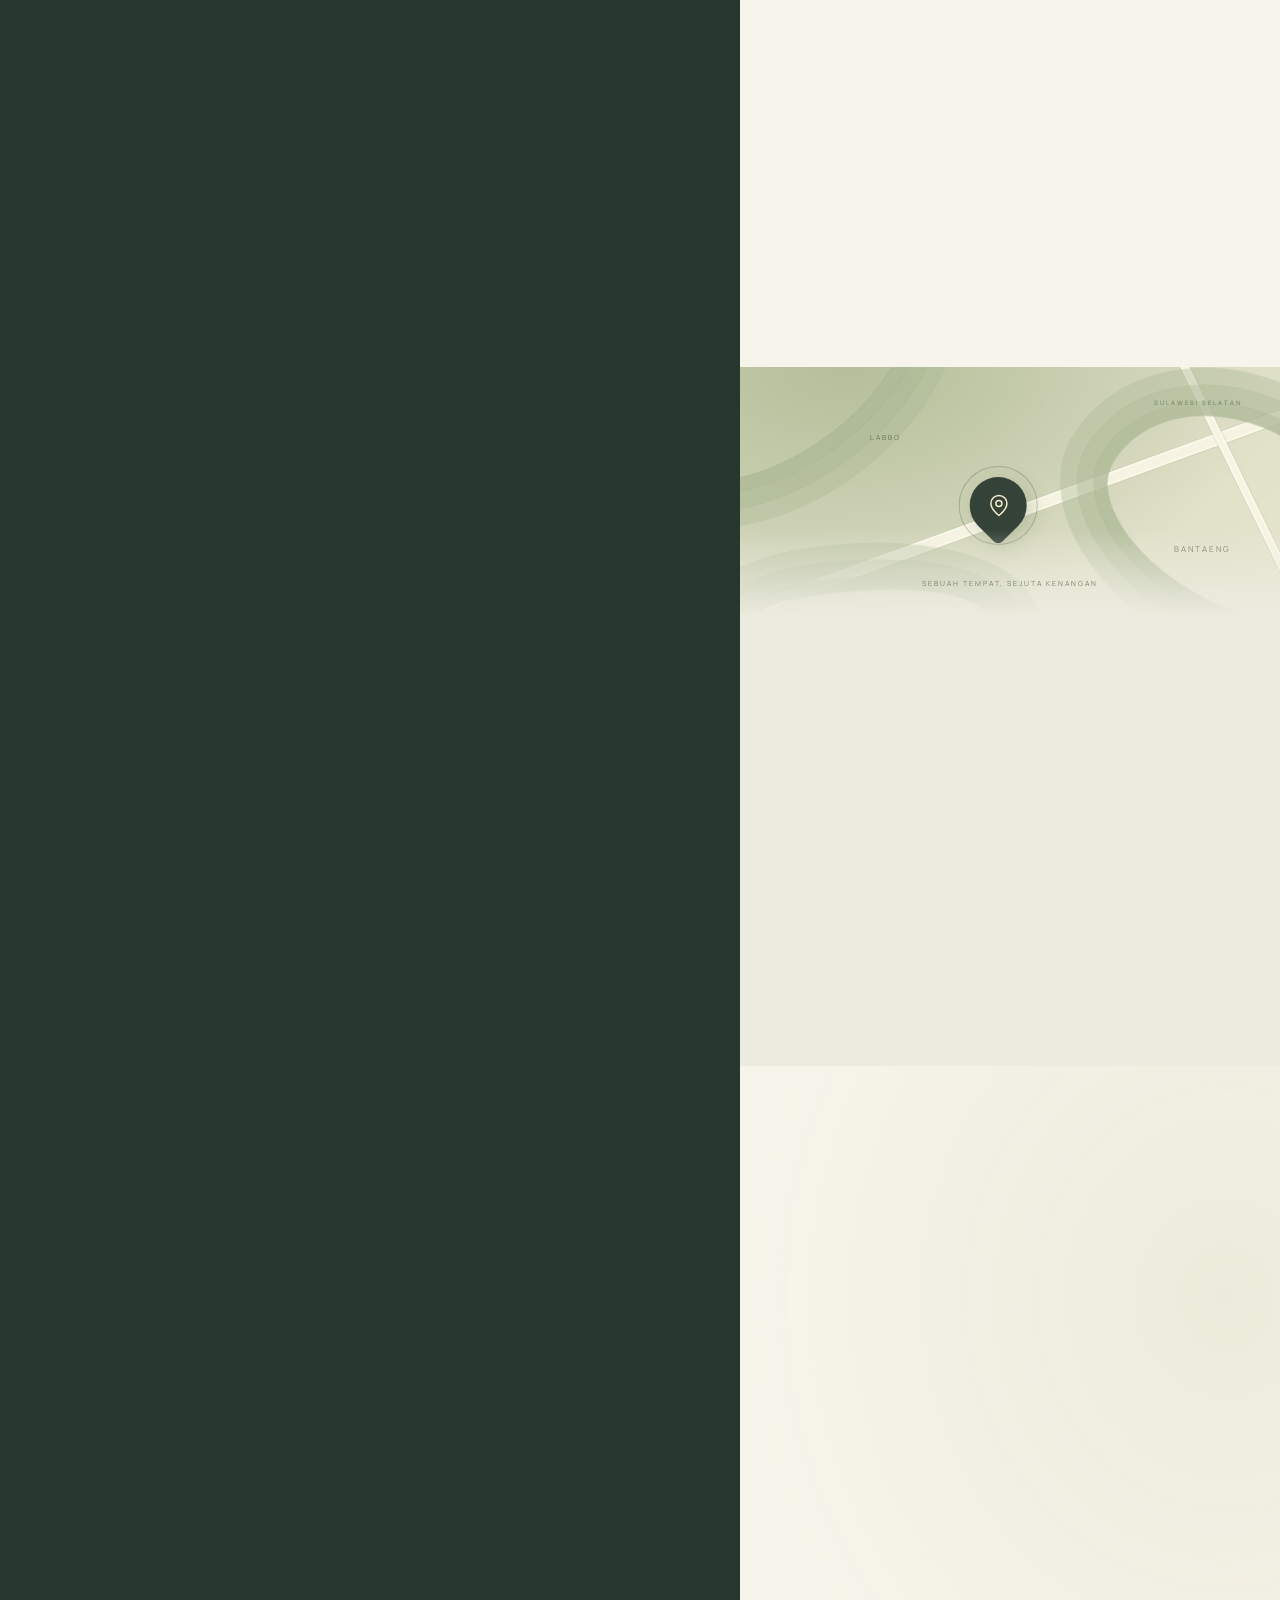
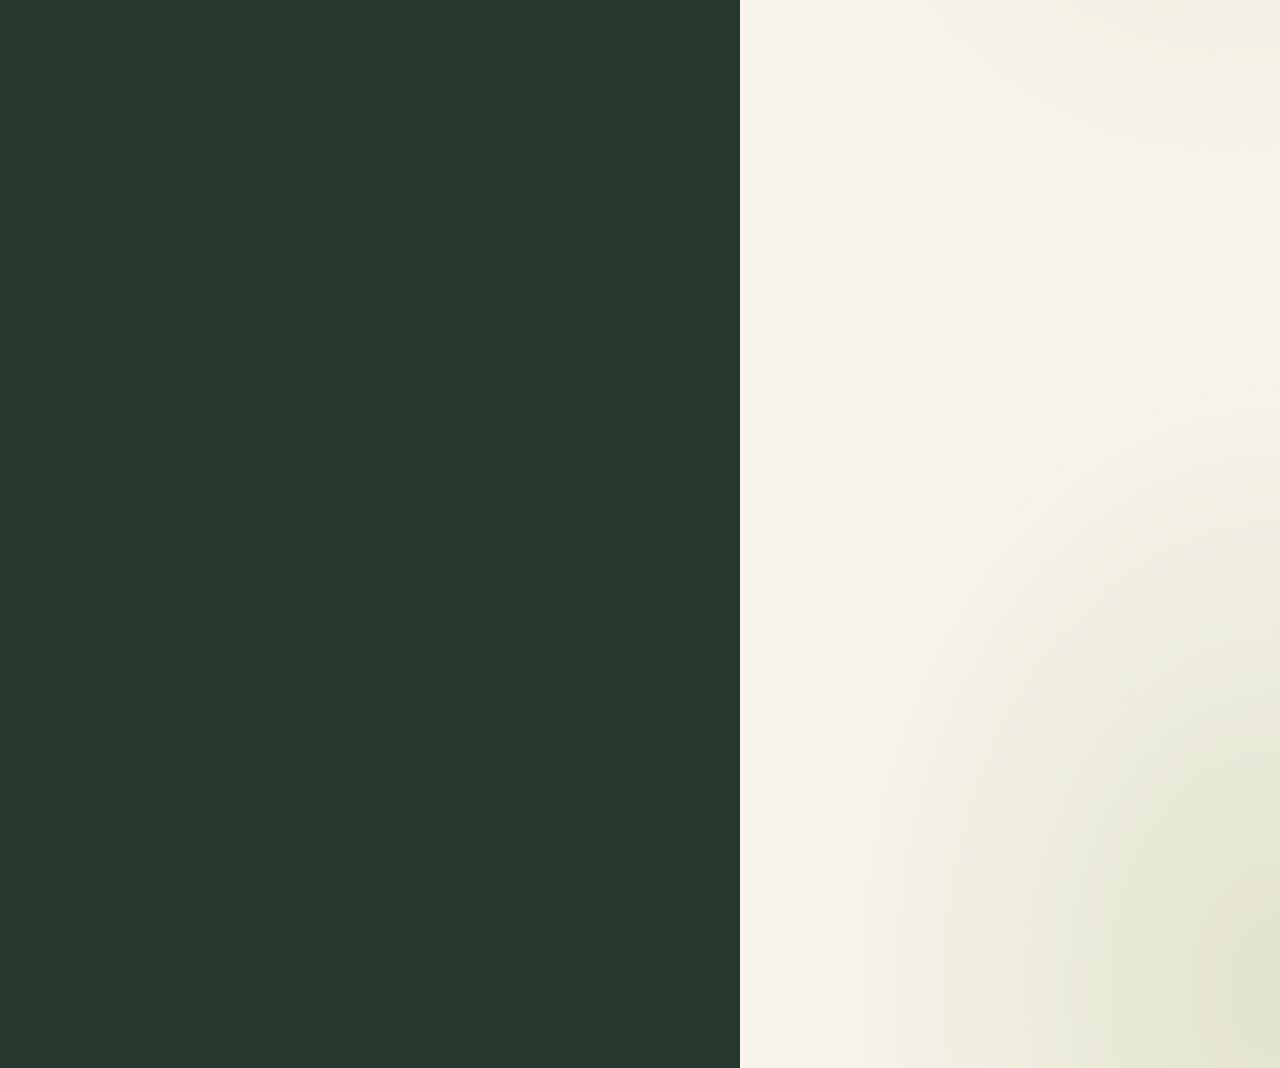
==== commit f944a547: "Simpan project lokal" ====
--- a/ready-to-upload/index.html
+++ b/ready-to-upload/index.html
@@ -1,10 +1,12 @@
 <!doctype html>
 <html lang="id">
+
 <head>
   <meta charset="utf-8">
   <meta name="viewport" content="width=device-width, initial-scale=1, viewport-fit=cover">
   <meta name="theme-color" content="#344237">
-  <meta name="description" content="Undangan pernikahan Sulis Saputri & M. Parhan Pawis. Minggu, 25 Oktober 2026, pukul 10.00 WITA. Panjang Selatan, Desa Labbo, Bantaeng.">
+  <meta name="description"
+    content="Undangan pernikahan Sulis Saputri & M. Parhan Pawis. Minggu, 25 Oktober 2026, pukul 11.00 WITA. Panjang Selatan, Desa Labbo, Bantaeng.">
   <title>Lili & Parhan — Sebuah Janji, Selamanya</title>
   <link rel="icon" href="assets/favicon.svg" type="image/svg+xml">
   <link rel="preload" href="assets/cormorant-regular.ttf" as="font" type="font/ttf" crossorigin>
@@ -12,28 +14,72 @@
   <link rel="stylesheet" href="style.css">
   <script src="script.js" defer></script>
 </head>
+
 <body class="is-locked">
-  <svg class="icon-definitions" xmlns="http://www.w3.org/2000/svg" aria-hidden="true"><defs>
-    <symbol id="i-arrow" viewBox="0 0 24 24"><path d="M4 12h16m-6-6 6 6-6 6"/></symbol>
-    <symbol id="i-envelope" viewBox="0 0 24 24"><rect x="3" y="5" width="18" height="14" rx="2"/><path d="m3 6 9 7 9-7"/></symbol>
-    <symbol id="i-flower" viewBox="0 0 24 24"><path d="M12 9C4-3 1 10 8 12c-12 8 1 11 4 4 8 12 11-1 4-4 12-8-1-11-4-3Z"/><circle cx="12" cy="12" r="2"/></symbol>
-    <symbol id="i-home" viewBox="0 0 24 24"><path d="m3 11 9-8 9 8M5 9v12h14V9M9 21v-8h6v8"/></symbol>
-    <symbol id="i-heart" viewBox="0 0 24 24"><path d="M20.8 4.6a5.4 5.4 0 0 0-7.6 0L12 5.8l-1.2-1.2a5.4 5.4 0 0 0-7.6 7.6L12 21l8.8-8.8a5.4 5.4 0 0 0 0-7.6Z"/></symbol>
-    <symbol id="i-calendar" viewBox="0 0 24 24"><rect x="3" y="5" width="18" height="16" rx="2"/><path d="M7 3v4m10-4v4M3 11h18m-14 4h3m4 0h3"/></symbol>
-    <symbol id="i-pin" viewBox="0 0 24 24"><path d="M20 10c0 6-8 12-8 12S4 16 4 10a8 8 0 1 1 16 0Z"/><circle cx="12" cy="10" r="3"/></symbol>
-    <symbol id="i-music" viewBox="0 0 24 24"><path d="M9 18V5l12-2v13M9 9l12-2"/><ellipse cx="6" cy="18" rx="3" ry="3"/><ellipse cx="18" cy="16" rx="3" ry="3"/></symbol>
-    <symbol id="i-copy" viewBox="0 0 24 24"><rect x="8" y="8" width="13" height="13" rx="2"/><path d="M16 8V3H3v13h5"/></symbol>
-    <symbol id="i-share" viewBox="0 0 24 24"><path d="M12 16V3m-5 5 5-5 5 5M5 12H3v9h18v-9h-2"/></symbol>
-    <symbol id="i-sparkle" viewBox="0 0 24 24"><path d="m12 2 2.8 7.2L22 12l-7.2 2.8L12 22l-2.8-7.2L2 12l7.2-2.8Z"/></symbol>
-    <symbol id="i-clock" viewBox="0 0 24 24"><circle cx="12" cy="12" r="9"/><path d="M12 7v5l3 2"/></symbol>
-  </defs></svg>
+  <svg class="icon-definitions" xmlns="http://www.w3.org/2000/svg" aria-hidden="true">
+    <defs>
+      <symbol id="i-arrow" viewBox="0 0 24 24">
+        <path d="M4 12h16m-6-6 6 6-6 6" />
+      </symbol>
+      <symbol id="i-envelope" viewBox="0 0 24 24">
+        <rect x="3" y="5" width="18" height="14" rx="2" />
+        <path d="m3 6 9 7 9-7" />
+      </symbol>
+      <symbol id="i-flower" viewBox="0 0 24 24">
+        <path d="M12 9C4-3 1 10 8 12c-12 8 1 11 4 4 8 12 11-1 4-4 12-8-1-11-4-3Z" />
+        <circle cx="12" cy="12" r="2" />
+      </symbol>
+      <symbol id="i-home" viewBox="0 0 24 24">
+        <path d="m3 11 9-8 9 8M5 9v12h14V9M9 21v-8h6v8" />
+      </symbol>
+      <symbol id="i-heart" viewBox="0 0 24 24">
+        <path
+          d="M20.8 4.6a5.4 5.4 0 0 0-7.6 0L12 5.8l-1.2-1.2a5.4 5.4 0 0 0-7.6 7.6L12 21l8.8-8.8a5.4 5.4 0 0 0 0-7.6Z" />
+      </symbol>
+      <symbol id="i-calendar" viewBox="0 0 24 24">
+        <rect x="3" y="5" width="18" height="16" rx="2" />
+        <path d="M7 3v4m10-4v4M3 11h18m-14 4h3m4 0h3" />
+      </symbol>
+      <symbol id="i-pin" viewBox="0 0 24 24">
+        <path d="M20 10c0 6-8 12-8 12S4 16 4 10a8 8 0 1 1 16 0Z" />
+        <circle cx="12" cy="10" r="3" />
+      </symbol>
+      <symbol id="i-music" viewBox="0 0 24 24">
+        <path d="M9 18V5l12-2v13M9 9l12-2" />
+        <ellipse cx="6" cy="18" rx="3" ry="3" />
+        <ellipse cx="18" cy="16" rx="3" ry="3" />
+      </symbol>
+      <symbol id="i-copy" viewBox="0 0 24 24">
+        <rect x="8" y="8" width="13" height="13" rx="2" />
+        <path d="M16 8V3H3v13h5" />
+      </symbol>
+      <symbol id="i-share" viewBox="0 0 24 24">
+        <path d="M12 16V3m-5 5 5-5 5 5M5 12H3v9h18v-9h-2" />
+      </symbol>
+      <symbol id="i-sparkle" viewBox="0 0 24 24">
+        <path d="m12 2 2.8 7.2L22 12l-7.2 2.8L12 22l-2.8-7.2L2 12l7.2-2.8Z" />
+      </symbol>
+      <symbol id="i-clock" viewBox="0 0 24 24">
+        <circle cx="12" cy="12" r="9" />
+        <path d="M12 7v5l3 2" />
+      </symbol>
+      <symbol id="i-gift" viewBox="0 0 24 24"><path d="M3 9h18v4H3zM5 13v8h14v-8M12 9v12"/><path d="M12 9H8a3 3 0 1 1 3-3l1 3Zm0 0h4a3 3 0 1 0-3-3l-1 3Z"/></symbol>
+      <symbol id="i-expand" viewBox="0 0 24 24"><path d="M8 3H3v5m13-5h5v5M3 16v5h5m13-5v5h-5"/></symbol>
+      <symbol id="i-close" viewBox="0 0 24 24"><path d="m6 6 12 12M6 18 18 6"/></symbol>
+    </defs>
+  </svg>
 
   <aside class="desktop-story" aria-hidden="true">
     <img class="desktop-garden" src="assets/garden.webp" alt="">
     <div class="desktop-shade"></div>
     <div class="desktop-top"><span>THE WEDDING CELEBRATION</span><span>25 / 10 / 2026</span></div>
-    <div class="desktop-copy"><span class="eyebrow light">SEBUAH JANJI, SELAMANYA</span><h2>Every love story<br>leads to <em>this moment.</em></h2><div class="desktop-rule"></div><p>Lili <i>&</i> Parhan</p></div>
-    <div class="desktop-bottom"><span>LABBO · BANTAENG</span><span>WITH LOVE, FOR YOU <span class="tiny-star">✦</span></span></div>
+    <div class="desktop-copy"><span class="eyebrow light">SEBUAH JANJI, SELAMANYA</span>
+      <h2>Every love story<br>leads to <em>this moment.</em></h2>
+      <div class="desktop-rule"></div>
+      <p>Lili <i>&</i> Parhan</p>
+    </div>
+    <div class="desktop-bottom"><span>LABBO · BANTAENG</span><span>WITH LOVE, FOR YOU <span
+          class="tiny-star">✦</span></span></div>
   </aside>
 
   <div class="invitation-shell">
@@ -41,7 +87,8 @@
       <div class="cover-world scene" aria-hidden="true">
         <img class="garden-image" src="assets/garden.webp" alt="" fetchpriority="high">
         <div class="cover-haze"></div>
-        <div class="light-beam beam-one"></div><div class="light-beam beam-two"></div>
+        <div class="light-beam beam-one"></div>
+        <div class="light-beam beam-two"></div>
         <div class="arch-outline"></div>
       </div>
       <div class="cover-border" aria-hidden="true"></div>
@@ -51,63 +98,236 @@
         <h1>Lili <span>&</span> Parhan</h1>
         <p class="cover-date"><span></span>25 . 10 . 2026<span></span></p>
       </header>
-      <img class="cover-couple" src="assets/couple.webp" alt="Ilustrasi Lili dan Parhan, pasangan pengantin dengan wajah tanpa fitur" fetchpriority="high">
+      <img class="cover-couple" src="assets/couple.webp"
+        alt="Ilustrasi Lili dan Parhan, pasangan pengantin dengan wajah tanpa fitur" fetchpriority="high">
       <div class="guest-card">
         <span class="guest-salutation">Kepada Yth.</span>
         <p class="guest-name" data-guest>Tamu Istimewa</p>
-        <button class="button button-primary" id="open-invitation"><svg class="icon"><use href="#i-envelope"/></svg><span>Buka Undangan</span><svg class="icon button-arrow"><use href="#i-arrow"/></svg></button>
+        <button class="button button-primary" id="open-invitation"><svg class="icon">
+            <use href="#i-envelope" />
+          </svg><span>Buka Undangan</span><svg class="icon button-arrow">
+            <use href="#i-arrow" />
+          </svg></button>
         <span class="guest-footnote">Dengan cinta, kami mengundang Anda.</span>
       </div>
-      <div class="opening-gates" aria-hidden="true"><div class="gate gate-left"><i></i><i></i><i></i></div><div class="gate gate-right"><i></i><i></i><i></i></div></div>
+      <div class="opening-gates" aria-hidden="true">
+        <div class="gate gate-left"><i></i><i></i><i></i></div>
+        <div class="gate gate-right"><i></i><i></i><i></i></div>
+      </div>
       <div class="opening-light" aria-hidden="true"></div>
-      <div class="opening-monogram" aria-hidden="true"><span>L <i>&</i> P</span><small>SEBUAH JANJI, SELAMANYA</small></div>
+      <div class="opening-monogram" aria-hidden="true"><span>L <i>&</i> P</span><small>SEBUAH JANJI, SELAMANYA</small>
+      </div>
     </section>
 
     <main id="invitation" inert>
       <section id="home" class="hero section-anchor" aria-labelledby="main-title">
-        <div class="hero-world scene" aria-hidden="true"><img class="garden-image" src="assets/garden.webp" alt=""><div class="hero-haze"></div><div class="light-beam beam-one"></div></div>
-        <div class="hero-heading"><span class="eyebrow">THE WEDDING OF</span><h2 id="main-title" tabindex="-1">Lili <span>&</span> Parhan</h2><p class="hero-tagline">Sebuah janji, selamanya.</p></div>
+        <div class="hero-world scene" aria-hidden="true"><img class="garden-image" src="assets/garden.webp" alt="">
+          <div class="hero-haze"></div>
+          <div class="light-beam beam-one"></div>
+        </div>
+        <div class="hero-heading"><span class="eyebrow">THE WEDDING OF</span>
+          <h2 id="main-title" tabindex="-1">Lili <span>&</span> Parhan</h2>
+          <p class="hero-tagline">Sebuah janji, selamanya.</p>
+        </div>
         <img class="hero-couple" src="assets/couple.webp" alt="Ilustrasi pengantin Lili dan Parhan tanpa fitur wajah">
-        <div class="hero-bottom"><span class="hero-date">MINGGU, 25 OKTOBER 2026</span><span class="hero-place">Labbo, Bantaeng</span><a class="scroll-cue" href="#mempelai"><span>GULIR UNTUK MENJELAJAH</span><i></i></a></div>
+        <div class="hero-bottom"><span class="hero-date">MINGGU, 25 OKTOBER 2026</span><span class="hero-place">Labbo,
+            Bantaeng</span><a class="scroll-cue" href="#mempelai"><span>GULIR UNTUK MENJELAJAH</span><i></i></a></div>
       </section>
 
       <section class="intro section-pad">
-        <div class="reveal"><span class="ornament">✧</span><p class="eyebrow">ATAS NAMA CINTA DAN RIDHA-NYA</p><p class="bismillah" lang="ar" dir="rtl">بِسْمِ اللَّهِ الرَّحْمَٰنِ الرَّحِيمِ</p><h2 class="section-title">Dua hati.<br><em>Satu perjalanan.</em></h2><p class="body-copy">Dengan memohon rahmat dan ridha Allah SWT, kami bermaksud mengundang Anda untuk hadir dan berbagi kebahagiaan di hari pernikahan kami.</p><div class="fine-divider"><span>✦</span></div></div>
+        <div class="reveal"><span class="ornament">✧</span>
+          <p class="eyebrow">ATAS NAMA CINTA DAN RIDHA-NYA</p>
+          <p class="bismillah" lang="ar" dir="rtl">بِسْمِ اللَّهِ الرَّحْمَٰنِ الرَّحِيمِ</p>
+          <h2 class="section-title">Dua hati.<br><em>Satu perjalanan.</em></h2>
+          <p class="body-copy">Dengan memohon rahmat dan ridha Allah SWT, kami bermaksud mengundang Anda untuk hadir dan
+            berbagi kebahagiaan di hari pernikahan kami.</p>
+          <div class="fine-divider"><span>✦</span></div>
+        </div>
       </section>
 
       <section id="mempelai" class="couple-section section-anchor section-pad">
-        <div class="section-heading reveal"><span class="eyebrow">MEMPELAI</span><h2 class="section-title">Kami yang <em>berbahagia</em></h2></div>
-        <div class="portrait-stage reveal"><div class="portrait-arch"><span class="portrait-monogram">L <i>&</i> P</span></div><div class="portrait-line"></div><img src="assets/couple.webp" alt="Karakter pengantin wanita berhijab dan pria bersongkok, tanpa fitur wajah" loading="lazy"><span class="portrait-caption">TOGETHER, BY HIS GRACE</span></div>
-        <div class="bride-bio reveal"><span class="bio-role">THE BRIDE</span><h3>Sulis Saputri</h3><span class="nickname">Lili</span><p>Putri dari pasangan<br><strong>Ibu Diana & Bapak Jufri</strong></p></div>
+        <div class="section-heading reveal"><span class="eyebrow">MEMPELAI</span>
+          <h2 class="section-title">Kami yang <em>berbahagia</em></h2>
+        </div>
+        <div class="portrait-stage reveal">
+          <div class="portrait-arch"><span class="portrait-monogram">L <i>&</i> P</span></div>
+          <div class="portrait-line"></div><img src="assets/couple.webp"
+            alt="Karakter pengantin wanita berhijab dan pria bersongkok, tanpa fitur wajah" loading="lazy"><span
+            class="portrait-caption">TOGETHER, BY HIS GRACE</span>
+        </div>
+        <div class="bride-bio reveal"><span class="bio-role">THE BRIDE</span>
+          <h3>Sulis Saputri</h3><span class="nickname">Lili</span>
+          <p>Putri dari pasangan<br><strong>Ibu Diana & Bapak Jufri</strong></p>
+        </div>
         <div class="couple-ampersand reveal">&</div>
-        <div class="groom-bio reveal"><span class="bio-role">THE GROOM</span><h3>M. Parhan Pawis</h3><span class="nickname">Parhan</span><p>Putra dari pasangan<br><strong>Ibu Hamdana Hafid & Bapak Bohari</strong></p></div>
+        <div class="groom-bio reveal"><span class="bio-role">THE GROOM</span>
+          <h3>M. Parhan Pawis</h3><span class="nickname">Parhan</span>
+          <p>Putra dari pasangan<br><strong>Alm.Ibu Hamdana Hafid & Bapak Bohari</strong></p>
+        </div>
+      </section>
+
+      <section id="galeri" class="gallery-section section-pad section-anchor" aria-labelledby="gallery-title">
+        <div class="section-heading reveal">
+          <span class="eyebrow">A LITTLE GLIMPSE OF US</span>
+          <h2 id="gallery-title" class="section-title">Kepingan cerita,<br><em>satu selamanya.</em></h2>
+          <p class="body-copy">Bersamamu, hal sederhana<br>menjadi begitu berarti.</p>
+        </div>
+        <div class="photo-grid">
+          <figure class="photo-feature reveal">
+            <button type="button" class="photo-button" data-gallery-item data-caption="Lili & Parhan · Bersama dalam kehangatan" aria-label="Perbesar foto Lili dan Parhan dengan busana bernuansa krem">
+              <img src="assets/moment-01.webp" width="1122" height="1402" loading="lazy" decoding="async" alt="Lili berhijab krem bersandar di bahu Parhan yang mengenakan jas krem, dengan latar taman">
+              <span class="photo-expand" aria-hidden="true"><svg class="icon"><use href="#i-expand"/></svg></span>
+            </button>
+            <figcaption><span>LILI & PARHAN</span><span>01 / 03</span></figcaption>
+          </figure>
+          <figure class="photo-small reveal">
+            <button type="button" class="photo-button" data-gallery-item data-caption="Lili & Parhan · Dalam setiap kebersamaan" aria-label="Perbesar foto Lili dan Parhan dengan busana hitam dan putih">
+              <img src="assets/moment-02.webp" width="1374" height="1145" loading="lazy" decoding="async" alt="Lili dan Parhan duduk berdampingan dengan busana hitam dan putih di antara dekorasi bunga">
+              <span class="photo-expand" aria-hidden="true"><svg class="icon"><use href="#i-expand"/></svg></span>
+            </button>
+            <figcaption>02 / 03</figcaption>
+          </figure>
+          <figure class="photo-small reveal">
+            <button type="button" class="photo-button" data-gallery-item data-caption="Lili & Parhan · Sebuah janji, selamanya" aria-label="Perbesar foto Lili dan Parhan tersenyum bersama di taman">
+              <img src="assets/moment-03.webp" width="1122" height="1402" loading="lazy" decoding="async" alt="Lili meletakkan tangan di bahu Parhan, keduanya tersenyum dalam busana bernuansa krem">
+              <span class="photo-expand" aria-hidden="true"><svg class="icon"><use href="#i-expand"/></svg></span>
+            </button>
+            <figcaption>03 / 03</figcaption>
+          </figure>
+        </div>
+        <p class="gallery-hint reveal"><svg class="icon" aria-hidden="true"><use href="#i-expand"/></svg>Sentuh foto untuk melihat lebih dekat</p>
       </section>
 
       <section class="promise-section section-pad">
-        <div class="promise-ring" aria-hidden="true"></div><div class="reveal"><svg class="icon promise-flower" aria-hidden="true"><use href="#i-flower"/></svg><span class="eyebrow light">DENGAN-NYA, KAMI MEMULAI</span><p class="promise-quote">“Semoga langkah kecil ini menjadi awal dari ibadah terpanjang, dan cinta yang selalu menemukan jalan pulang.”</p><span class="promise-sign">Lili & Parhan</span></div>
+        <div class="promise-ring" aria-hidden="true"></div>
+        <div class="reveal"><svg class="icon promise-flower" aria-hidden="true">
+            <use href="#i-flower" />
+          </svg><span class="eyebrow light">DENGAN-NYA, KAMI MEMULAI</span>
+          <p class="promise-quote">“Semoga langkah kecil ini menjadi awal dari ibadah terpanjang, dan cinta yang selalu
+            menemukan jalan pulang.”</p><span class="promise-sign">Lili & Parhan</span>
+        </div>
       </section>
 
       <section id="acara" class="event-section section-pad section-anchor">
-        <div class="section-heading reveal"><span class="eyebrow">THE DAY WE SAY YES</span><h2 class="section-title">Hari yang <em>dinantikan</em></h2><p class="body-copy">Kehadiran dan doa Anda menjadi bagian<br>terindah dari awal perjalanan kami.</p></div>
-        <article class="event-card reveal"><div class="event-card-inner"><svg class="icon event-icon" aria-hidden="true"><use href="#i-sparkle"/></svg><h3>Akad Nikah</h3><div class="event-date"><span>MINGGU</span><strong>25</strong><span>OKTOBER<br>2026</span></div><div class="event-time"><svg class="icon"><use href="#i-clock"/></svg><span>Pukul 10.00 WITA</span></div><div class="event-rule"></div><p class="event-address">Panjang Selatan, Desa Labbo</p><p class="event-region">Kec. Tompobulu, Kab. Bantaeng</p><button class="button button-outline" id="save-date"><svg class="icon"><use href="#i-calendar"/></svg>Simpan Tanggal</button></div></article>
-        <div class="countdown-wrap reveal"><p class="eyebrow" id="countdown-label">MENUJU HARI BAHAGIA</p><div class="countdown" aria-label="Hitung mundur menuju akad"><div><strong data-count="days">00</strong><span>HARI</span></div><i>:</i><div><strong data-count="hours">00</strong><span>JAM</span></div><i>:</i><div><strong data-count="minutes">00</strong><span>MENIT</span></div><i>:</i><div><strong data-count="seconds">00</strong><span>DETIK</span></div></div></div>
+        <div class="section-heading reveal"><span class="eyebrow">THE DAY WE SAY YES</span>
+          <h2 class="section-title">Hari yang <em>dinantikan</em></h2>
+          <p class="body-copy">Kehadiran dan doa Anda menjadi bagian<br>terindah dari awal perjalanan kami.</p>
+        </div>
+        <article class="event-card reveal">
+          <div class="event-card-inner"><svg class="icon event-icon" aria-hidden="true">
+              <use href="#i-sparkle" />
+            </svg>
+            <h3>Akad Nikah</h3>
+            <div class="event-date"><span>MINGGU</span><strong>25</strong><span>OKTOBER<br>2026</span></div>
+            <div class="event-time"><svg class="icon">
+                <use href="#i-clock" />
+              </svg><span>Pukul 11.00 WITA</span></div>
+            <div class="event-rule"></div>
+            <p class="event-address">Panjang Selatan, Desa Labbo</p>
+            <p class="event-region">Kec. Tompobulu, Kab. Bantaeng</p><button class="button button-outline"
+              id="save-date"><svg class="icon">
+                <use href="#i-calendar" />
+              </svg>Simpan Tanggal</button>
+          </div>
+        </article>
+        <div class="countdown-wrap reveal">
+          <p class="eyebrow" id="countdown-label">MENUJU HARI BAHAGIA</p>
+          <div class="countdown" aria-label="Hitung mundur menuju akad">
+            <div><strong data-count="days">00</strong><span>HARI</span></div><i>:</i>
+            <div><strong data-count="hours">00</strong><span>JAM</span></div><i>:</i>
+            <div><strong data-count="minutes">00</strong><span>MENIT</span></div><i>:</i>
+            <div><strong data-count="seconds">00</strong><span>DETIK</span></div>
+          </div>
+        </div>
       </section>
 
       <section id="lokasi" class="location-section section-anchor">
-        <div class="location-art" aria-hidden="true"><div class="map-contour contour-one"></div><div class="map-contour contour-two"></div><div class="map-contour contour-three"></div><div class="map-road road-one"></div><div class="map-road road-two"></div><span class="map-label label-labbo">LABBO</span><span class="map-label label-bantaeng">BANTAENG</span><span class="map-label label-south">SULAWESI SELATAN</span><div class="map-destination"><span class="map-pulse"></span><svg class="icon"><use href="#i-pin"/></svg></div><span class="map-caption">SEBUAH TEMPAT, SEJUTA KENANGAN</span></div>
-        <div class="location-content section-pad reveal"><span class="eyebrow">TEMPAT KITA BERTEMU</span><h2 class="section-title">Sampai jumpa<br><em>di hari bahagia.</em></h2><p class="location-address">Panjang Selatan, Desa Labbo</p><p class="body-copy">Kecamatan Tompobulu<br>Kabupaten Bantaeng, Sulawesi Selatan</p><a class="button button-primary" data-map-link href="https://www.google.com/maps/search/?api=1&query=Panjang%20Selatan%20Desa%20Labbo%20Tompobulu%20Bantaeng" target="_blank" rel="noopener noreferrer"><svg class="icon"><use href="#i-pin"/></svg>Buka Google Maps<svg class="icon button-arrow"><use href="#i-arrow"/></svg></a><button class="text-button" id="copy-address"><svg class="icon"><use href="#i-copy"/></svg>Salin alamat</button></div>
+        <div class="location-art" aria-hidden="true">
+          <div class="map-contour contour-one"></div>
+          <div class="map-contour contour-two"></div>
+          <div class="map-contour contour-three"></div>
+          <div class="map-road road-one"></div>
+          <div class="map-road road-two"></div><span class="map-label label-labbo">LABBO</span><span
+            class="map-label label-bantaeng">BANTAENG</span><span class="map-label label-south">SULAWESI SELATAN</span>
+          <div class="map-destination"><span class="map-pulse"></span><svg class="icon">
+              <use href="#i-pin" />
+            </svg></div><span class="map-caption">SEBUAH TEMPAT, SEJUTA KENANGAN</span>
+        </div>
+        <div class="location-content section-pad reveal"><span class="eyebrow">TEMPAT KITA BERTEMU</span>
+          <h2 class="section-title">Sampai jumpa<br><em>di hari bahagia.</em></h2>
+          <p class="location-address">Panjang Selatan, Desa Labbo</p>
+          <p class="body-copy">Kecamatan Tompobulu<br>Kabupaten Bantaeng, Sulawesi Selatan</p><a
+            class="button button-primary" data-map-link
+            href="https://www.google.com/maps/search/?api=1&query=Panjang%20Selatan%20Desa%20Labbo%20Tompobulu%20Bantaeng"
+            target="_blank" rel="noopener noreferrer"><svg class="icon">
+              <use href="#i-pin" />
+            </svg>Buka Google Maps<svg class="icon button-arrow">
+              <use href="#i-arrow" />
+            </svg></a><button class="text-button" id="copy-address"><svg class="icon">
+              <use href="#i-copy" />
+            </svg>Salin alamat</button>
+        </div>
+      </section>
+
+      <section id="hadiah" class="gift-section section-pad section-anchor" aria-labelledby="gift-title">
+        <div class="section-heading reveal">
+          <span class="gift-ornament" aria-hidden="true"><svg class="icon"><use href="#i-gift"/></svg></span>
+          <span class="eyebrow">WITH LOVE & GRATITUDE</span>
+          <h2 id="gift-title" class="section-title">Tanda <em>kasih</em></h2>
+          <p class="body-copy">Kehadiran dan doa restu Anda adalah hadiah terindah bagi kami. Jika ingin berbagi tanda kasih, Anda dapat mengirimkannya melalui rekening berikut.</p>
+        </div>
+        <article class="gift-card reveal" aria-label="Rekening hadiah pernikahan SeaBank atas nama M. Parhan Pawis">
+          <div class="gift-card-top"><span class="bank-name">SeaBank<span class="bank-dot" aria-hidden="true"></span></span><svg class="icon" aria-hidden="true"><use href="#i-sparkle"/></svg></div>
+          <div class="gift-account"><span class="account-label">NOMOR REKENING</span><p class="account-number" id="account-number">901891764225</p><span class="account-label">ATAS NAMA</span><p class="account-owner">M. Parhan Pawis</p></div>
+          <button type="button" id="copy-account" class="button button-primary" aria-label="Salin nomor rekening SeaBank 901891764225"><svg class="icon" aria-hidden="true"><use href="#i-copy"/></svg>Salin Nomor Rekening</button>
+        </article>
+        <p class="gift-thanks reveal">Terima kasih untuk setiap doa dan tanda kasih.</p>
       </section>
 
       <section id="penutup" class="closing-section section-anchor section-pad">
-        <div class="reveal"><div class="closing-seal">L<span>&</span>P</div><span class="eyebrow">DENGAN SEGENAP HATI</span><h2 class="section-title">Bahagia kami,<br><em>lengkap bersama Anda.</em></h2><p class="body-copy">Merupakan suatu kehormatan dan kebahagiaan bagi kami apabila Anda berkenan hadir serta memberikan doa restu.</p><p class="closing-salam">Wassalamu’alaikum warahmatullahi wabarakatuh.</p><p class="closing-names">Lili <i>&</i> Parhan</p><span class="closing-date">25 OKTOBER 2026</span><button class="text-button" id="share-invitation"><svg class="icon"><use href="#i-share"/></svg>Bagikan undangan</button><div class="footer-line"></div><span class="footer-note">DIBUAT DENGAN CINTA <span>✦</span> DIRAYAKAN BERSAMA</span></div>
+        <div class="reveal">
+          <div class="closing-seal">L<span>&</span>P</div><span class="eyebrow">DENGAN SEGENAP HATI</span>
+          <h2 class="section-title">Bahagia kami,<br><em>lengkap bersama Anda.</em></h2>
+          <p class="body-copy">Merupakan suatu kehormatan dan kebahagiaan bagi kami apabila Anda berkenan hadir serta
+            memberikan doa restu.</p>
+          <p class="closing-salam">Wassalamu’alaikum warahmatullahi wabarakatuh.</p>
+          <p class="closing-names">Lili <i>&</i> Parhan</p><span class="closing-date">25 OKTOBER 2026</span><button
+            class="text-button" id="share-invitation"><svg class="icon">
+              <use href="#i-share" />
+            </svg>Bagikan undangan</button>
+          <div class="footer-line"></div><span class="footer-note">DIBUAT DENGAN CINTA <span>✦</span> DIRAYAKAN
+            BERSAMA</span>
+        </div>
       </section>
     </main>
 
+    <dialog id="gallery-dialog" class="gallery-dialog" aria-labelledby="gallery-dialog-title">
+      <div class="gallery-dialog-header"><span id="gallery-dialog-title">Lili & Parhan</span><button type="button" id="gallery-close" class="gallery-control" aria-label="Tutup foto" autofocus><svg class="icon" aria-hidden="true"><use href="#i-close"/></svg></button></div>
+      <img id="gallery-full" alt="">
+      <div class="gallery-dialog-footer"><button type="button" id="gallery-prev" class="gallery-control" aria-label="Foto sebelumnya"><svg class="icon" aria-hidden="true"><use href="#i-arrow"/></svg></button><p id="gallery-caption" aria-live="polite"></p><button type="button" id="gallery-next" class="gallery-control" aria-label="Foto berikutnya"><svg class="icon" aria-hidden="true"><use href="#i-arrow"/></svg></button></div>
+    </dialog>
+
     <canvas id="petals" aria-hidden="true"></canvas>
-    <button id="music-toggle" class="music-toggle" type="button" aria-label="Nyalakan musik" aria-pressed="false"><svg class="icon"><use href="#i-music"/></svg><span class="sound-bars" aria-hidden="true"><i></i><i></i><i></i></span></button>
-    <nav class="dock" aria-label="Navigasi undangan"><a href="#home" class="is-active" aria-current="location"><svg class="icon"><use href="#i-home"/></svg><span>Beranda</span></a><a href="#mempelai"><svg class="icon"><use href="#i-heart"/></svg><span>Mempelai</span></a><a href="#acara"><svg class="icon"><use href="#i-calendar"/></svg><span>Acara</span></a><a href="#lokasi"><svg class="icon"><use href="#i-pin"/></svg><span>Lokasi</span></a></nav>
+    <button id="music-toggle" class="music-toggle" type="button" aria-label="Nyalakan musik" aria-pressed="false"><svg
+        class="icon">
+        <use href="#i-music" />
+      </svg><span class="sound-bars" aria-hidden="true"><i></i><i></i><i></i></span></button>
+    <nav class="dock" aria-label="Navigasi undangan"><a href="#home" class="is-active" aria-current="location"><svg
+          class="icon">
+          <use href="#i-home" />
+        </svg><span>Beranda</span></a><a href="#mempelai"><svg class="icon">
+          <use href="#i-heart" />
+        </svg><span>Mempelai</span></a><a href="#acara"><svg class="icon">
+          <use href="#i-calendar" />
+        </svg><span>Acara</span></a><a href="#lokasi"><svg class="icon">
+          <use href="#i-pin" />
+        </svg><span>Lokasi</span></a><a href="#hadiah"><svg class="icon"><use href="#i-gift"/></svg><span>Hadiah</span></a></nav>
     <div id="toast" role="status" aria-live="polite"></div>
   </div>
-  <noscript><div class="noscript-note">Aktifkan JavaScript untuk menikmati animasi undangan. Akad Lili & Parhan: Minggu, 25 Oktober 2026, pukul 10.00 WITA, Panjang Selatan, Desa Labbo, Kec. Tompobulu, Kab. Bantaeng.</div></noscript>
+  <noscript>
+    <div class="noscript-note">Aktifkan JavaScript untuk menikmati animasi undangan. Akad Lili & Parhan: Minggu, 25
+      Oktober 2026, pukul 11.00 WITA, Panjang Selatan, Desa Labbo, Kec. Tompobulu, Kab. Bantaeng.</div>
+  </noscript>
 </body>
-</html>
+
+</html>
--- a/ready-to-upload/style.css
+++ b/ready-to-upload/style.css
@@ -20,11 +20,64 @@
 @media(max-width:540px){.section-pad{padding-left:30px;padding-right:30px}.cover-heading h1{font-size:14vw}.hero-heading h2{font-size:15vw}.cover-heading{top:20%}.cover-heading .eyebrow{font-size:7px}.cover-couple{height:33%;bottom:29.5%}.guest-card{bottom:5.5%;padding:15px 18px 12px;width:80%}.hero-heading{top:20%}.hero-couple{height:36%;bottom:24%}.hero-bottom{bottom:52px}.hero{min-height:720px}.section-title{font-size:41px}.couple-section .section-title{font-size:38px}.event-section{padding-left:26px;padding-right:26px}.event-date{gap:10px}.event-date>strong{padding:0 14px}.event-card-inner{padding-left:15px;padding-right:15px}.promise-section{padding-left:34px;padding-right:34px}.closing-section .section-title{font-size:37px}.cover-date{font-size:9px}}
 @media(max-height:740px){.cover-heading{top:17%}.cover-heading h1{margin:4px 0 8px}.cover-couple{height:31%;bottom:31%}.cover-edition{top:27px;font-size:7px}.guest-card{bottom:5%;padding-top:10px;padding-bottom:8px}.guest-name{font-size:22px;margin-bottom:8px}.guest-footnote{margin-top:7px;font-size:7px}.guest-card .button{min-height:39px;padding-top:9px;padding-bottom:9px}.cover-border{inset:12px}}
 @media(max-width:360px){.section-pad{padding-left:23px;padding-right:23px}.cover-heading h1{font-size:49px}.guest-card{width:82%}.guest-name{font-size:21px}.eyebrow{letter-spacing:2px;font-size:8px}.portrait-stage{height:352px}.portrait-stage img{height:290px}.section-title{font-size:38px}.bride-bio h3,.groom-bio h3{font-size:41px}.event-card-inner{padding-left:10px;padding-right:10px}.event-date{gap:5px}.event-date>strong{font-size:75px;padding:0 12px}.dock{width:286px}.promise-quote{font-size:27px}}
-@media(prefers-reduced-motion:reduce){html{scroll-behavior:auto}*,*:before,*:after{animation:none!important;transition:none!important}.reveal{opacity:1;transform:none}#petals{display:none}.is-opening .cover{opacity:0}.scene{translate:none!important}}
+@media(prefers-reduced-motion:reduce){html{scroll-behavior:auto}*,*:before,*:after{animation:none!important;transition:none!important}.reveal{opacity:1;transform:none}#petals{display:none}.is-opening .cover{opacity:0}.scene{translate:none!important}}
 /* Keep the opening reachable on unusually short phone and landscape screens. */
 @media(max-height:560px){.cover{min-height:0}.cover-heading{top:12%}.cover-heading h1{font-size:45px}.cover-couple{height:28%;bottom:36%}.guest-card{bottom:4%;padding:8px 15px}.guest-name{font-size:19px;line-height:1.2}.cover-edition{top:18px;font-size:6px}.guest-footnote{font-size:6px}.cover-border{inset:8px}}
-@media(max-height:460px) and (min-width:600px){.cover-heading{top:23%;left:4%;right:49%}.cover-heading h1{font-size:36px}.cover-heading .eyebrow{font-size:6px;letter-spacing:1.5px}.cover-date{font-size:7px;letter-spacing:1px;gap:6px}.cover-date>span{width:15px}.cover-couple{left:27%;height:40%;bottom:8%}.guest-card{left:74%;width:43%;bottom:50%;transform:translate(-50%,50%)}.guest-card .button{font-size:8px;padding-left:10px;padding-right:10px;gap:8px}.guest-name{font-size:19px}}
+@media(max-height:460px) and (min-width:600px){.cover-heading{top:23%;left:4%;right:49%}.cover-heading h1{font-size:36px}.cover-heading .eyebrow{font-size:6px;letter-spacing:1.5px}.cover-date{font-size:7px;letter-spacing:1px;gap:6px}.cover-date>span{width:15px}.cover-couple{left:27%;height:40%;bottom:8%}.guest-card{left:74%;width:43%;bottom:50%;transform:translate(-50%,50%)}.guest-card .button{font-size:8px;padding-left:10px;padding-right:10px;gap:8px}.guest-name{font-size:19px}}
 .has-long-guest .guest-name{font-family:var(--sans);font-size:12px;font-weight:600;line-height:1.6;max-height:5em;overflow-y:auto;margin-top:5px}
 .has-long-guest .cover-couple{bottom:34%;height:29%}
-@media(max-height:460px) and (min-width:600px){.has-long-guest .cover-couple{bottom:8%;height:40%}}
-#petals{z-index:42}
+@media(max-height:460px) and (min-width:600px){.has-long-guest .cover-couple{bottom:8%;height:40%}}
+#petals{z-index:42}
+/* Photographs are arranged as a framed editorial triptych. */
+.gallery-section{background:linear-gradient(180deg,var(--paper),#eeedde);padding-top:0;padding-bottom:63px}
+.gallery-section .section-title{margin-top:17px;font-size:42px}
+.gallery-section .body-copy{margin-top:20px}
+.photo-grid{display:grid;grid-template-columns:minmax(0,1fr) minmax(0,1fr);gap:14px;max-width:370px;margin:34px auto 0}
+.photo-grid figure{margin:0;min-width:0}
+.photo-feature{grid-column:1/-1}
+.photo-button{display:block;width:100%;position:relative;padding:5px;border:1px solid #bdb597;background:#fffdf3;box-shadow:0 10px 24px #4650320c;overflow:hidden;isolation:isolate}
+.photo-feature .photo-button{border-radius:170px 170px 3px 3px;padding:7px}
+.photo-button img{width:100%;height:auto;object-fit:cover;transition:transform .8s cubic-bezier(.2,.65,.3,1)}
+.photo-feature img{aspect-ratio:4/5;border-radius:160px 160px 1px 1px}
+.photo-small img{aspect-ratio:4/5;height:100%;object-position:50% 34%}
+.photo-small:nth-child(3){margin-top:25px}
+.photo-expand{position:absolute;right:14px;bottom:14px;background:#faf6e8dc;color:var(--green);height:32px;width:32px;border:1px solid #fffae8;border-radius:50%;display:grid;place-items:center;backdrop-filter:blur(6px);transition:background .25s}
+.photo-expand .icon{width:14px;height:14px}
+.photo-button:hover .photo-expand{background:#fffbed}
+.photo-grid figcaption{display:flex;justify-content:space-between;padding:10px 2px 0;font-size:7px;letter-spacing:2px;color:#909479;line-height:1.5}
+.gallery-hint{display:flex;align-items:center;justify-content:center;gap:8px;font-size:9px;color:#858b72;margin-top:23px}
+.gallery-hint .icon{width:12px;height:12px}
+@media(hover:hover){.photo-button:hover img{transform:scale(1.025)}}
+/* The optional gift shares the invitation's stone and brass palette. */
+.gift-section{background:radial-gradient(ellipse at 90% 30%,#e7e7d3aa,transparent 70%),var(--paper);padding-top:67px;padding-bottom:59px}
+.gift-ornament{display:grid;place-items:center;height:58px;width:58px;margin:0 auto 24px;border:1px solid #c9c2a4;border-radius:50%;color:#9e9164;box-shadow:0 0 0 5px #e8e5d538}
+.gift-ornament .icon{width:25px;height:25px;stroke-width:1.2}
+.gift-section .section-title{margin-top:14px;font-size:46px}
+.gift-section .body-copy{max-width:330px;margin:22px auto 0}
+.gift-card{max-width:354px;margin:30px auto 0;padding:25px 26px 24px;text-align:left;border:1px solid #cfc6ad;border-radius:5px;background:linear-gradient(135deg,#fffcf3,#ebe6d5);box-shadow:0 15px 30px #4451310a;position:relative;isolation:isolate;overflow:hidden}
+.gift-card:before{content:'';position:absolute;width:170px;height:170px;right:-86px;top:35px;border:1px solid #c9bc9759;border-radius:50%;box-shadow:0 0 0 16px #d3c8a522,0 0 0 17px #c9bc9738,0 0 0 34px #d3c8a515,0 0 0 35px #c9bc9738;z-index:-1}
+.gift-card-top{display:flex;justify-content:space-between;align-items:center;padding-bottom:20px;border-bottom:1px solid #d3cbb560}
+.bank-name{font-size:20px;font-weight:600;letter-spacing:-.7px;line-height:1.4;display:flex;gap:5px;align-items:center}
+.bank-dot{width:5px;height:5px;border-radius:50%;background:#bc8557;margin-top:7px}
+.gift-card-top>.icon{color:#b7a06c;width:23px;height:23px;stroke-width:1}
+.gift-account{padding:24px 0 21px}
+.account-label{display:block;font-size:7px;letter-spacing:1.7px;color:#8b8c73}
+.account-number{font-family:var(--sans);font-variant-numeric:tabular-nums;letter-spacing:1.8px;font-size:22px;line-height:1.5;font-weight:600;margin:7px 0 17px;user-select:all;overflow-wrap:anywhere}
+.account-owner{font-family:var(--serif);font-size:25px;line-height:1.3;margin-top:6px}
+.gift-card .button{width:100%;font-size:11px;min-height:46px}
+.gift-thanks{font-family:var(--serif);font-size:19px;font-style:italic;line-height:1.5;color:#929478;margin-top:23px}
+.is-gallery-open{overflow:hidden}
+.gallery-dialog{width:min(92vw,720px);max-width:720px;max-height:calc(100svh - 26px);padding:0;border:0;background:transparent;color:#fbf4de;overflow:auto;overscroll-behavior:contain}
+.gallery-dialog::backdrop{background:#15231ceF;backdrop-filter:blur(9px)}
+.gallery-dialog-header{display:flex;align-items:center;justify-content:space-between;margin-bottom:10px}
+#gallery-dialog-title{font-family:var(--serif);font-size:28px}
+.gallery-control{display:grid;place-items:center;min-width:44px;min-height:44px;color:#f7edd5;background:#e5dbbc12;border:1px solid #d0c6a54f;border-radius:50%;flex-shrink:0}
+.gallery-control:hover{background:#e5dbbc2b}
+.gallery-control:focus-visible{outline-color:#ede2c3;outline-offset:-4px}
+#gallery-full{display:block;margin:auto;max-height:calc(100svh - 165px);width:auto;max-width:100%;height:auto;object-fit:contain;border-radius:3px;background:#e9e3d3}
+.gallery-dialog-footer{display:flex;align-items:center;gap:14px;justify-content:space-between;padding-top:14px}
+#gallery-caption{font-size:10px;line-height:1.7;text-align:center;color:#e5dcc3;flex:1}
+#gallery-prev .icon{transform:rotate(180deg)}
+@media(max-width:360px){.gallery-section .section-title{font-size:37px}.photo-grid{gap:11px}.photo-expand{right:10px;bottom:10px;width:29px;height:29px}.gift-card{padding:22px}.account-number{font-size:20px;letter-spacing:1.3px}.gift-card .button{font-size:10px;padding-left:12px;padding-right:12px}.gift-thanks{font-size:18px}}
+@media(prefers-reduced-motion:reduce){.photo-button img{transition:none}.photo-button:hover img{transform:none}}
+#toast{max-width:min(330px,calc(100vw - 32px))}
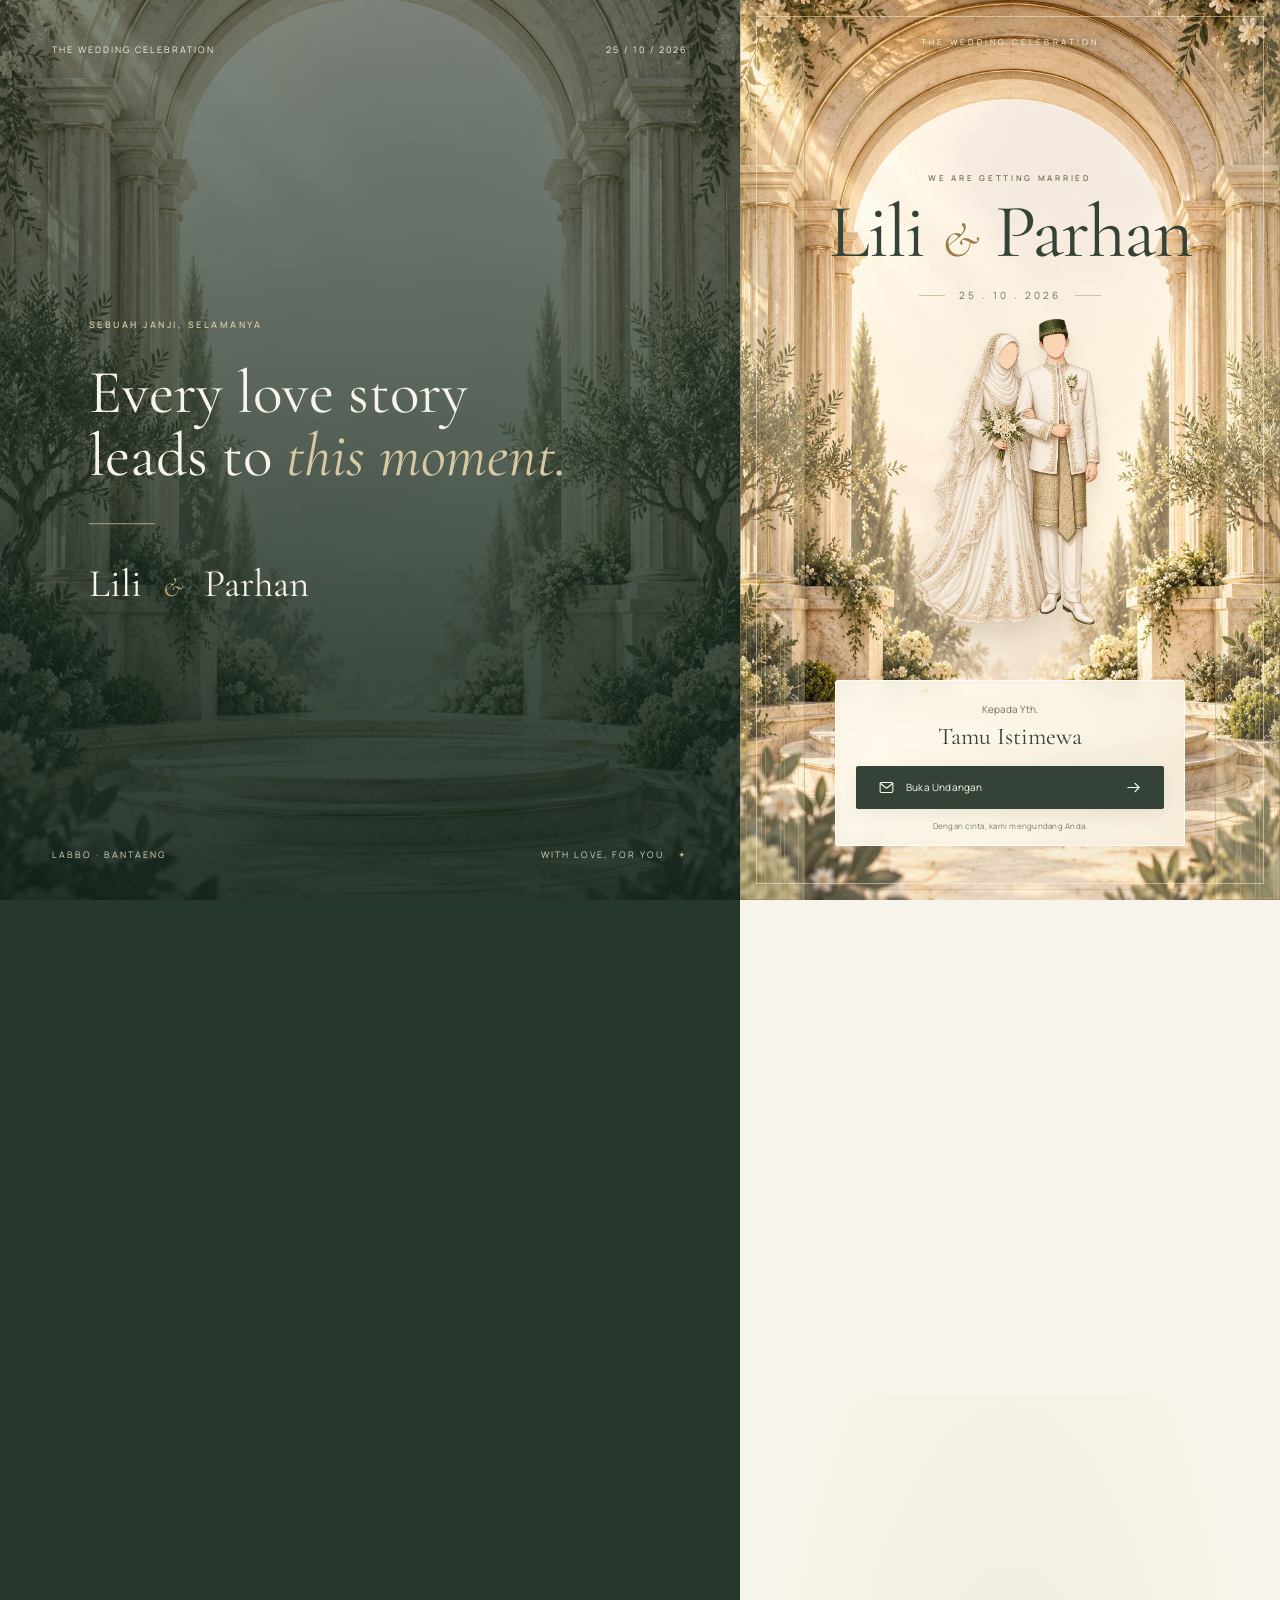
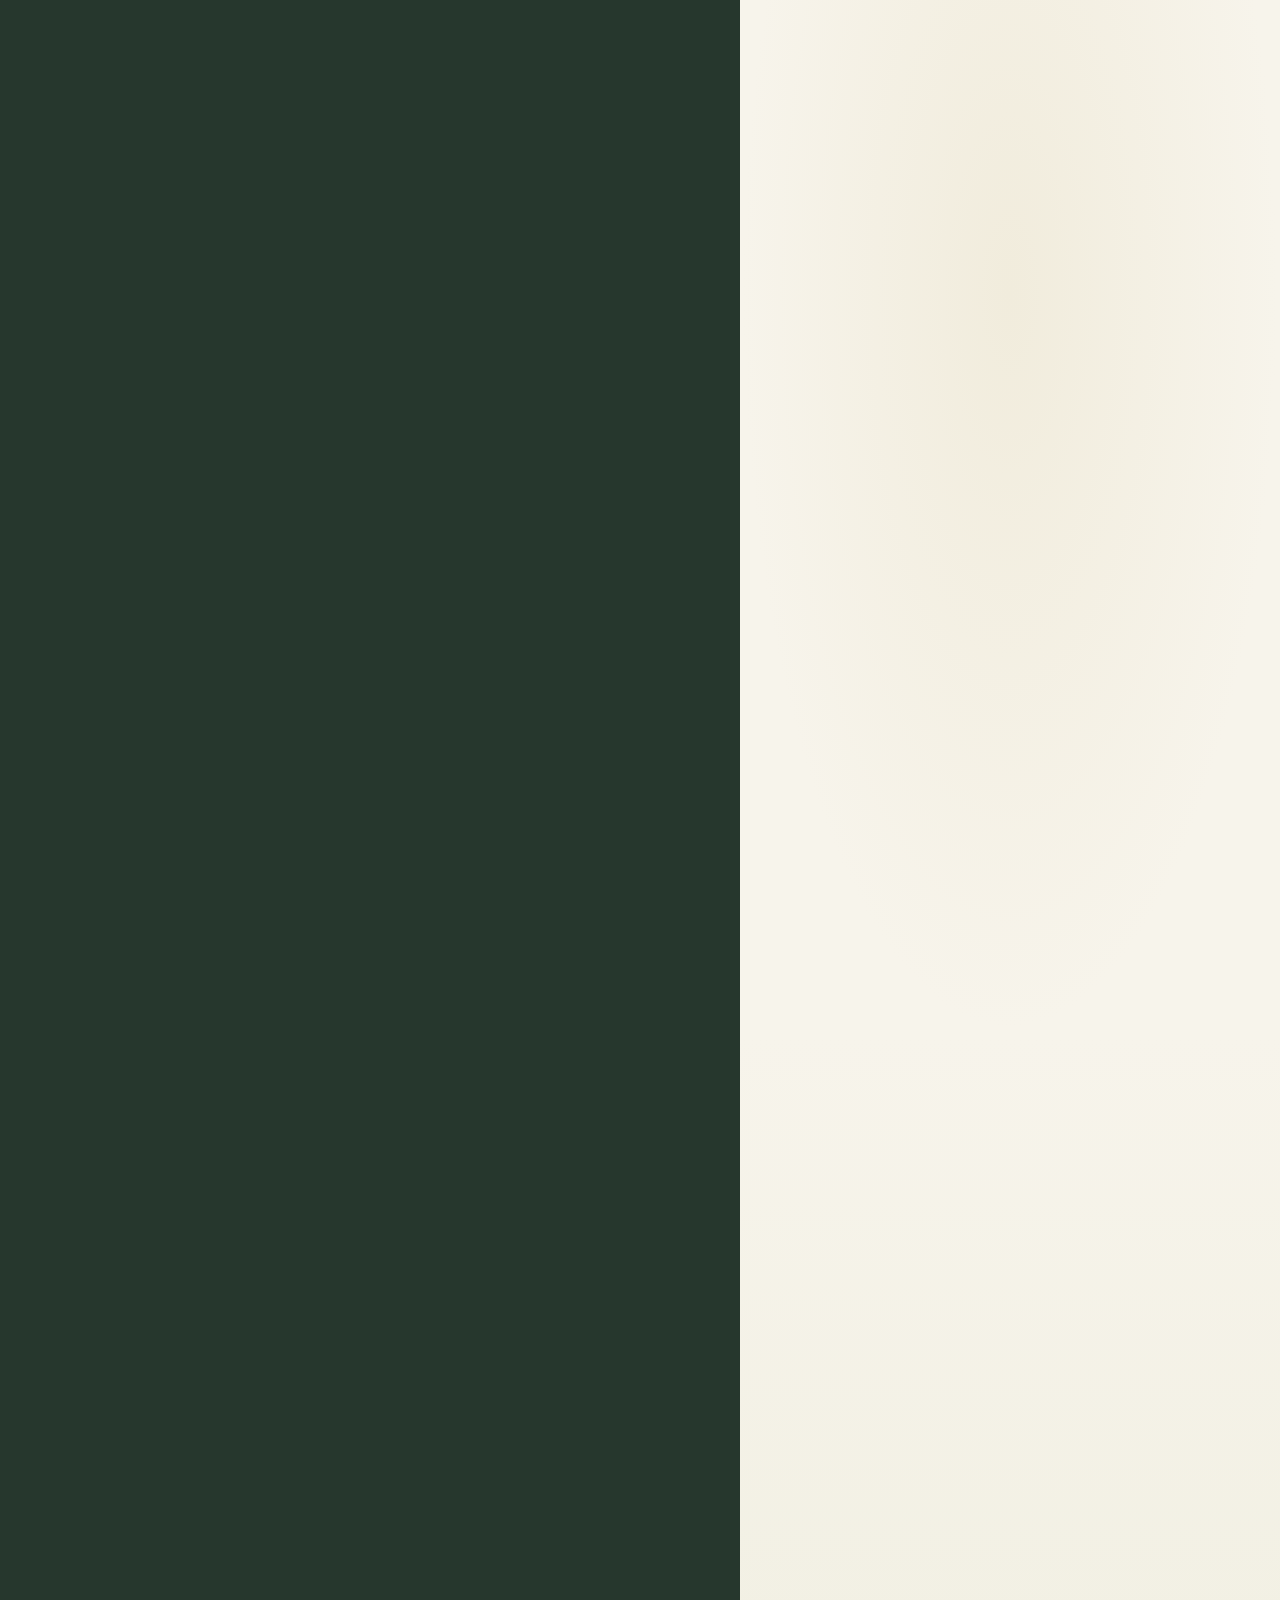
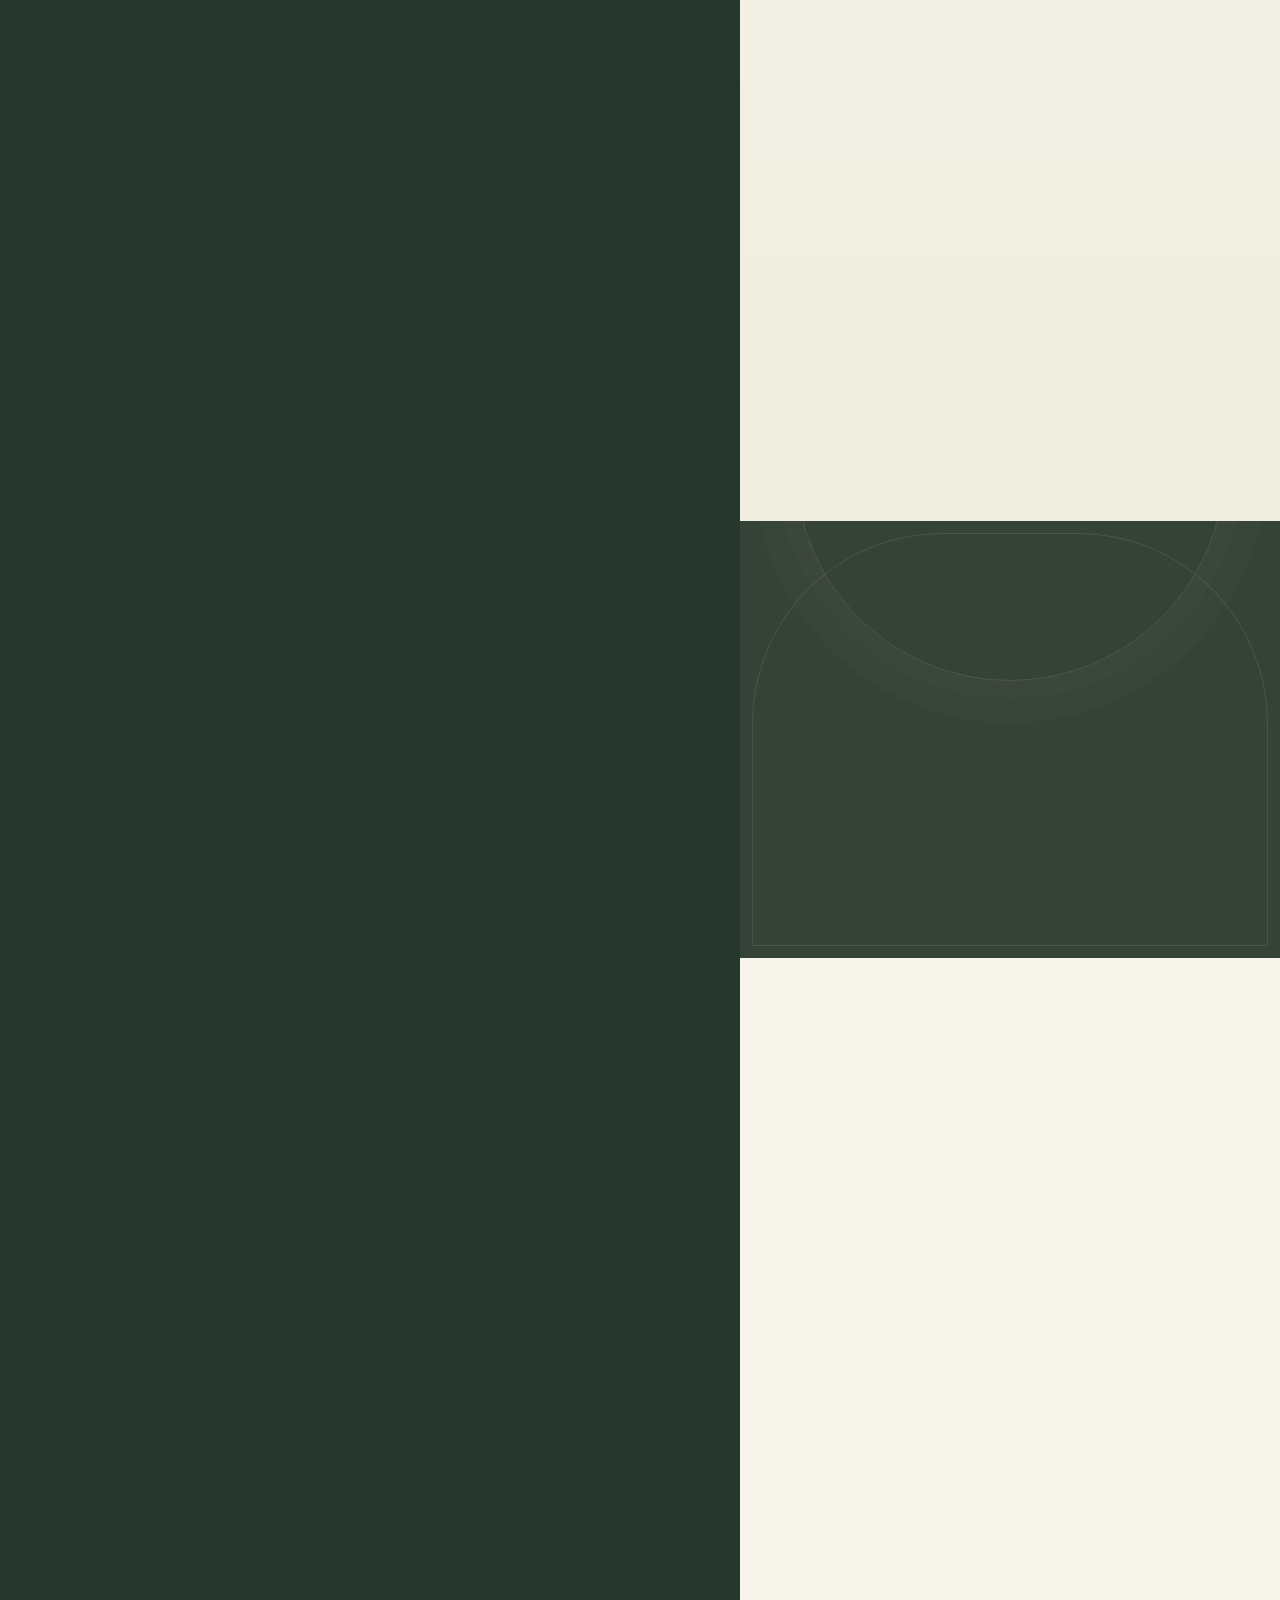
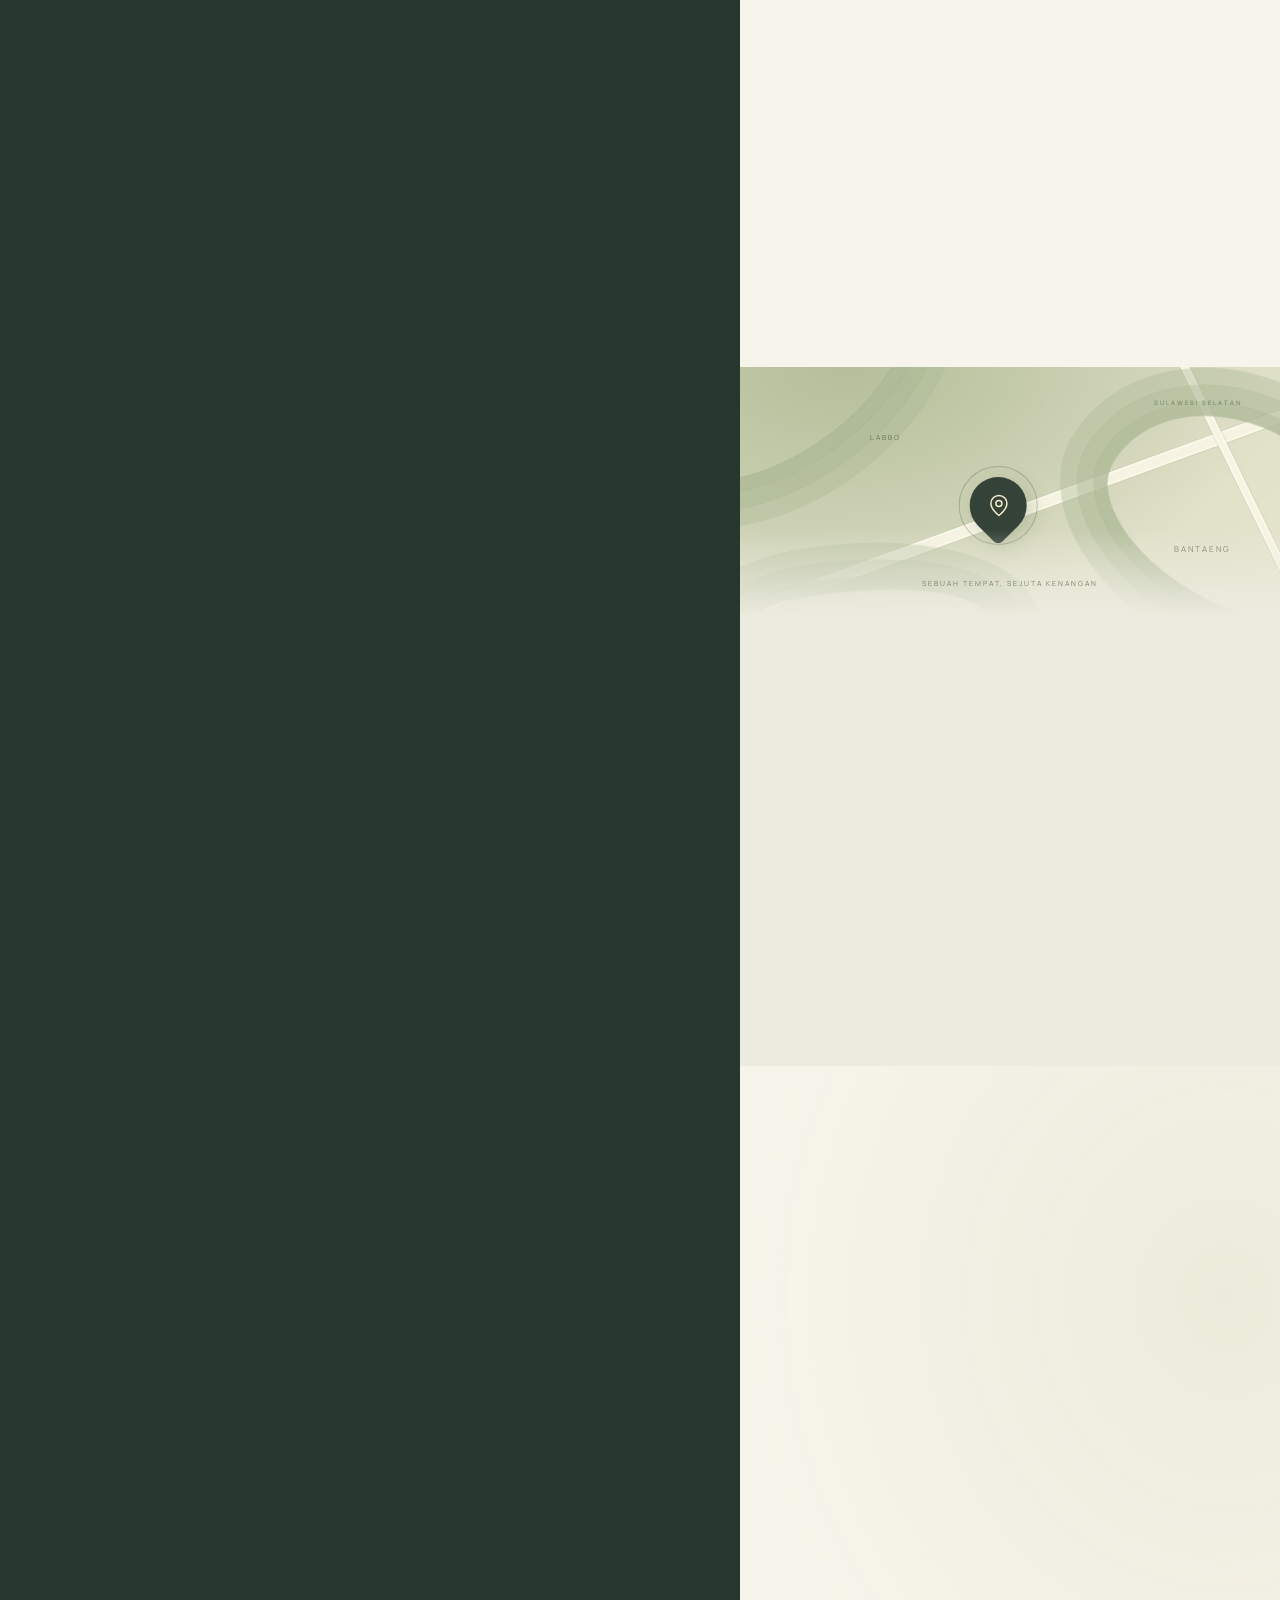
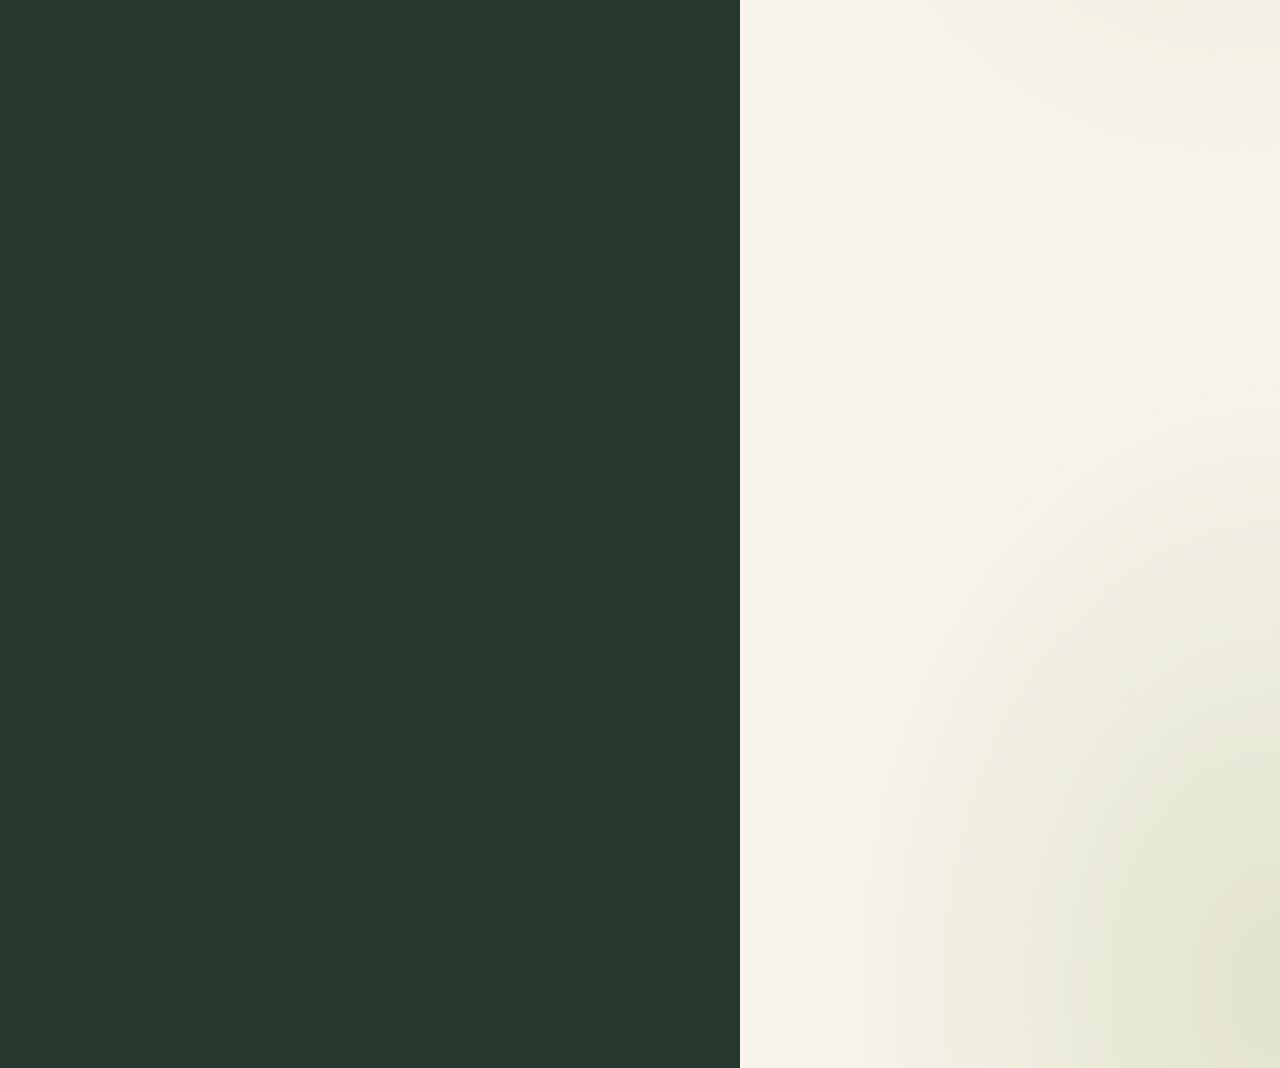
==== commit 9284c826: "tambah lagu" ====
--- a/ready-to-upload/index.html
+++ b/ready-to-upload/index.html
@@ -308,10 +308,12 @@
     </dialog>
 
     <canvas id="petals" aria-hidden="true"></canvas>
-    <button id="music-toggle" class="music-toggle" type="button" aria-label="Nyalakan musik" aria-pressed="false"><svg
-        class="icon">
-        <use href="#i-music" />
-      </svg><span class="sound-bars" aria-hidden="true"><i></i><i></i><i></i></span></button>
+    <audio id="wedding-audio" src="assets/wedding-song.mp3" preload="metadata" loop hidden></audio>
+    <button id="music-toggle" class="music-toggle" type="button" aria-label="Putar lagu" title="Putar lagu" aria-pressed="false" aria-controls="wedding-audio">
+      <svg class="icon music-icon-play" viewBox="0 0 24 24" aria-hidden="true"><path d="m8 5 11 7-11 7Z"/></svg>
+      <svg class="icon music-icon-pause" viewBox="0 0 24 24" aria-hidden="true"><path d="M8 5v14M16 5v14"/></svg>
+      <span id="music-status">Putar lagu</span>
+    </button>
     <nav class="dock" aria-label="Navigasi undangan"><a href="#home" class="is-active" aria-current="location"><svg
           class="icon">
           <use href="#i-home" />
--- a/ready-to-upload/style.css
+++ b/ready-to-upload/style.css
@@ -81,3 +81,11 @@
 @media(max-width:360px){.gallery-section .section-title{font-size:37px}.photo-grid{gap:11px}.photo-expand{right:10px;bottom:10px;width:29px;height:29px}.gift-card{padding:22px}.account-number{font-size:20px;letter-spacing:1.3px}.gift-card .button{font-size:10px;padding-left:12px;padding-right:12px}.gift-thanks{font-size:18px}}
 @media(prefers-reduced-motion:reduce){.photo-button img{transition:none}.photo-button:hover img{transform:none}}
 #toast{max-width:min(330px,calc(100vw - 32px))}
+/* A labeled playback control remains visible as the invitation is explored. */
+.music-toggle{width:auto;min-width:108px;height:42px;min-height:42px;padding:0 13px;gap:8px;border-radius:24px;font-size:10px;line-height:1.4;font-weight:600;top:max(22px,env(safe-area-inset-top));background:#f8f4e5f2}
+.music-toggle .icon{width:14px;height:14px}
+.music-toggle>.music-icon-play{display:block;fill:currentColor;stroke-width:1}
+.music-toggle>.music-icon-pause{display:none;stroke-width:3}
+.music-toggle.is-playing>.music-icon-play{display:none}
+.music-toggle.is-playing>.music-icon-pause{display:block}
+#music-status{white-space:nowrap}
